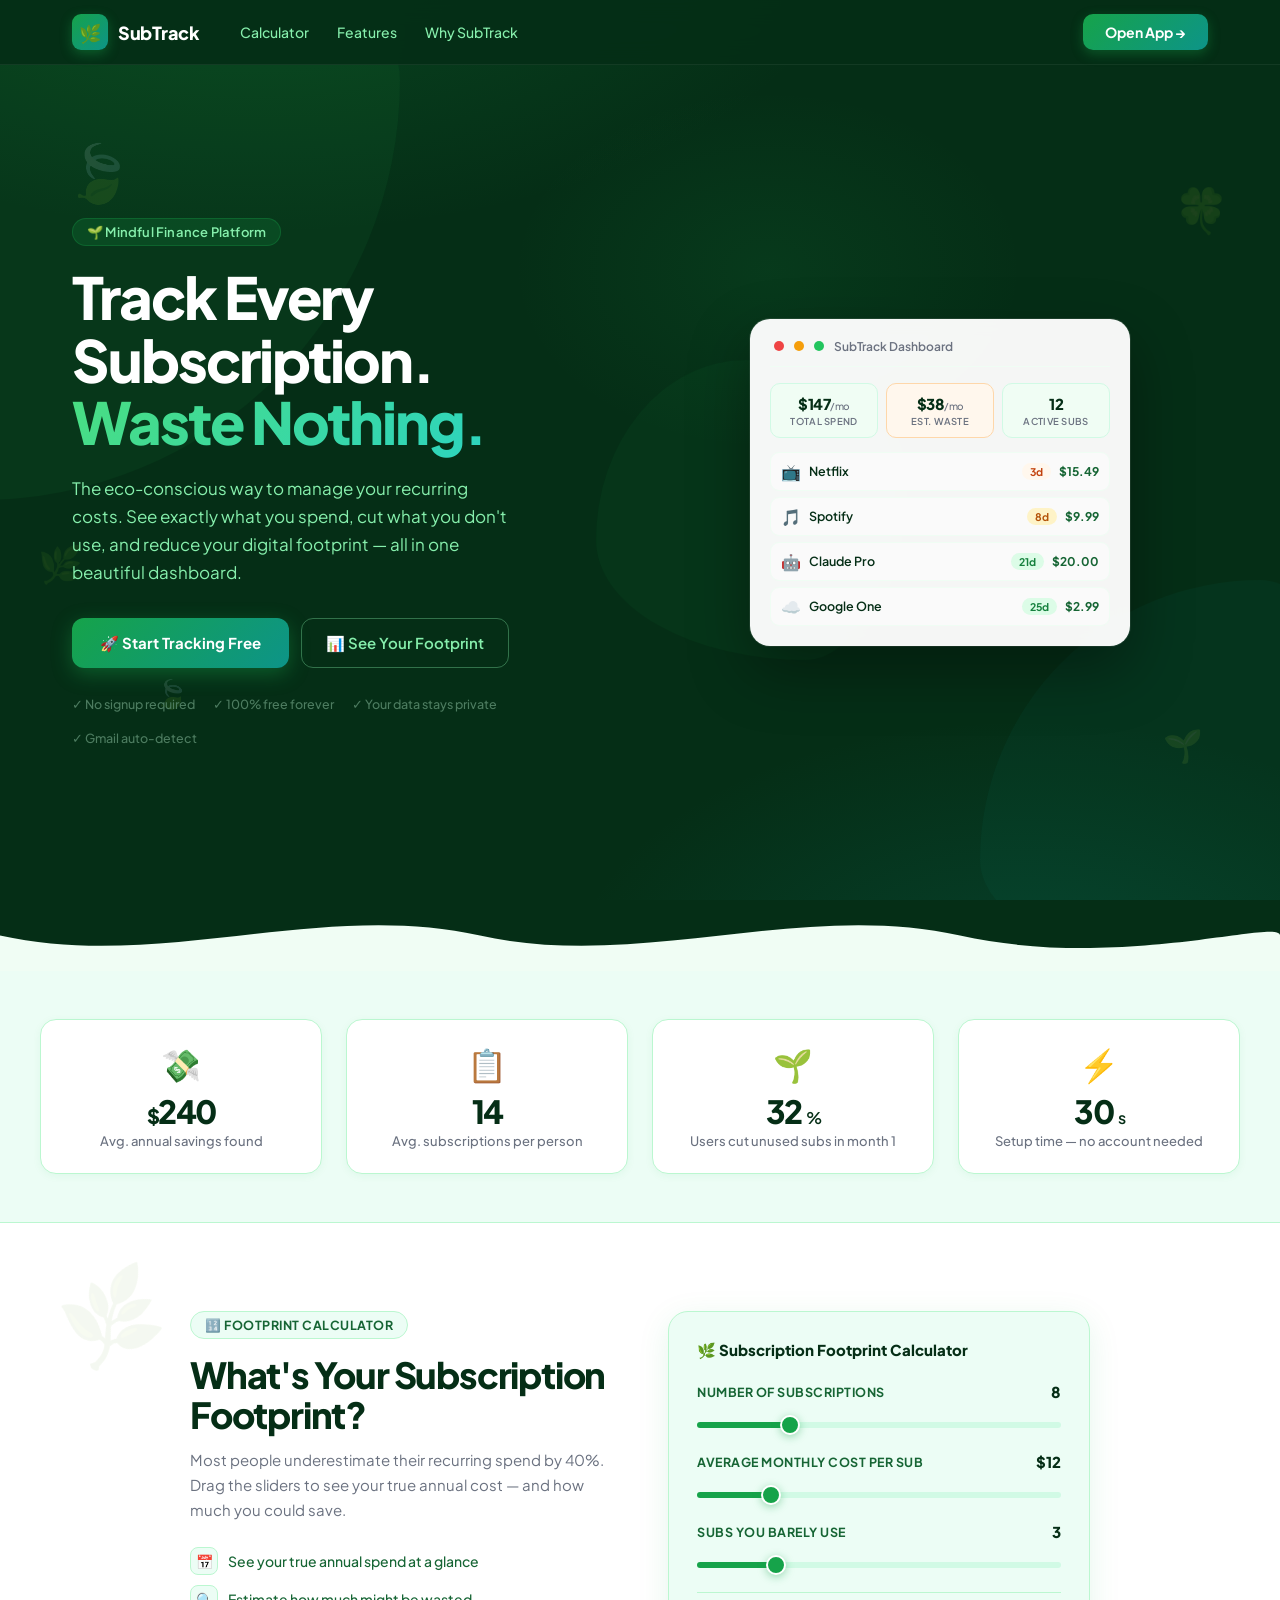
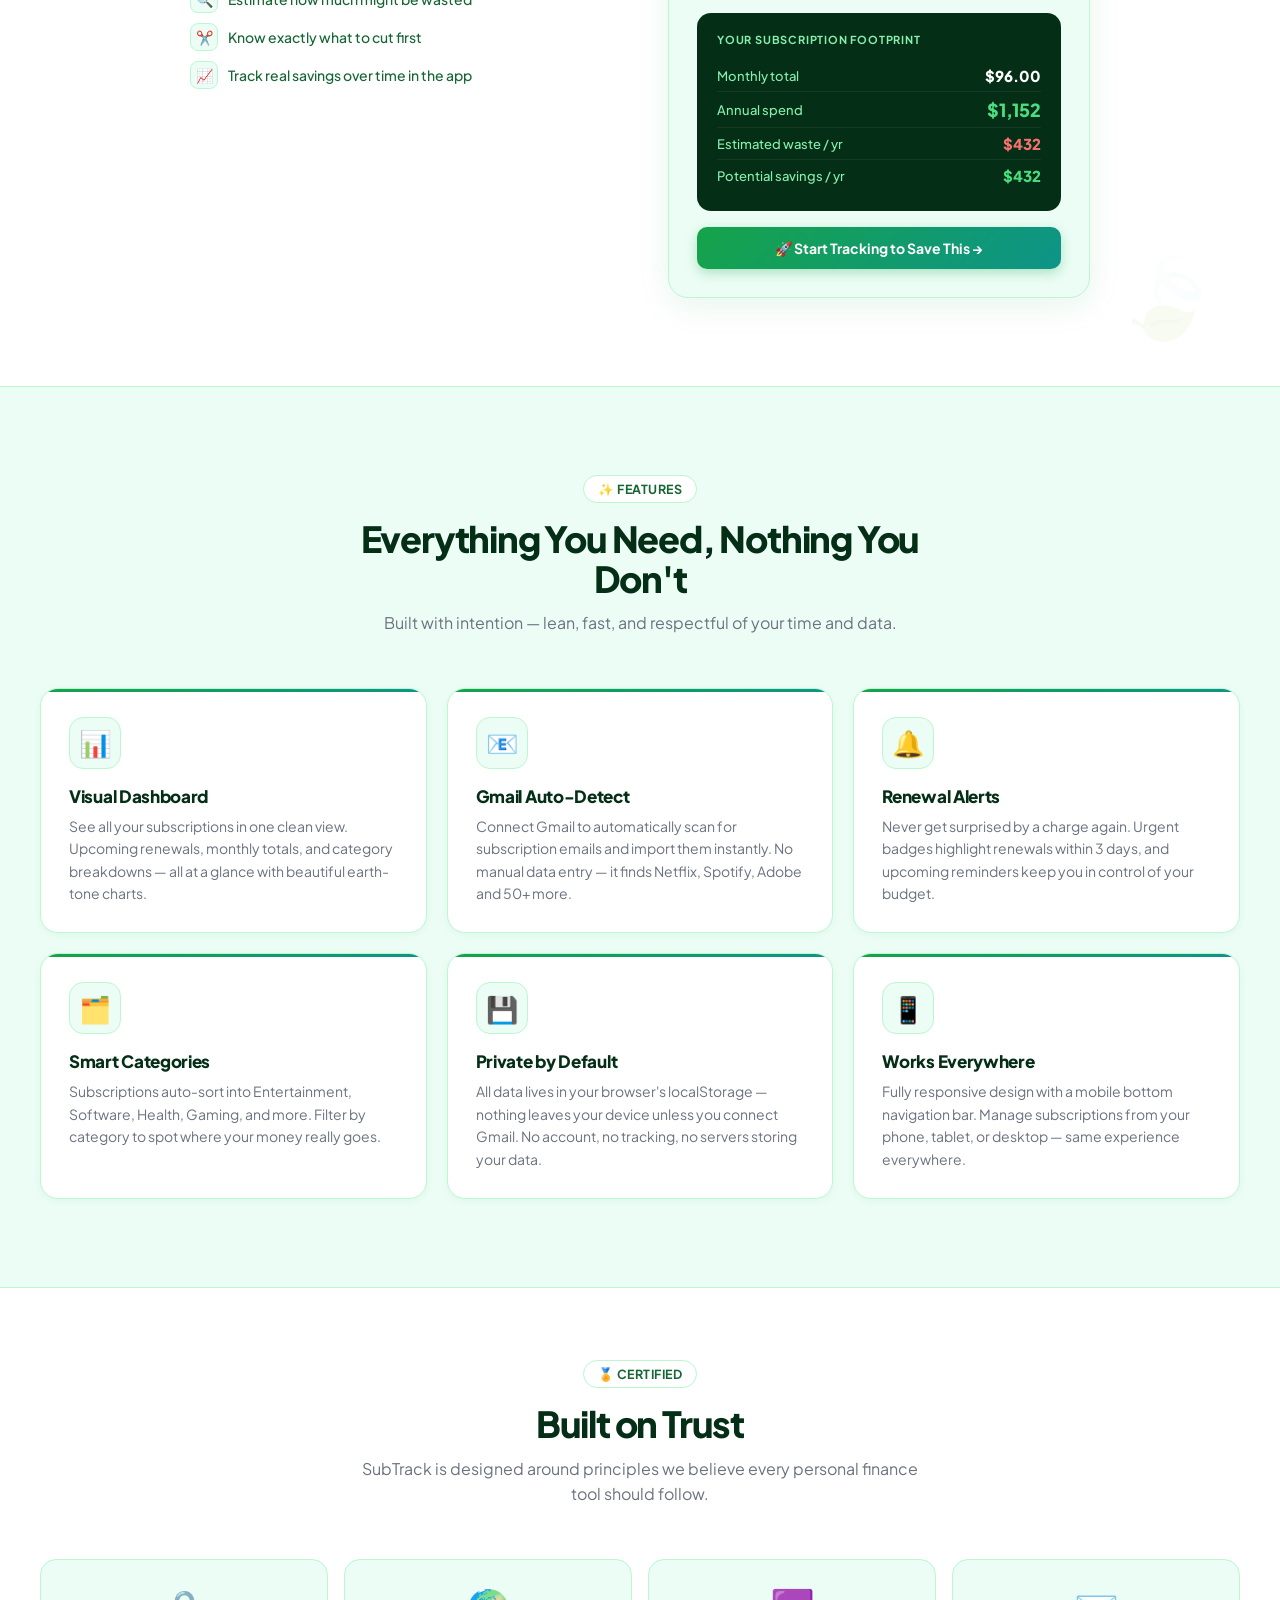
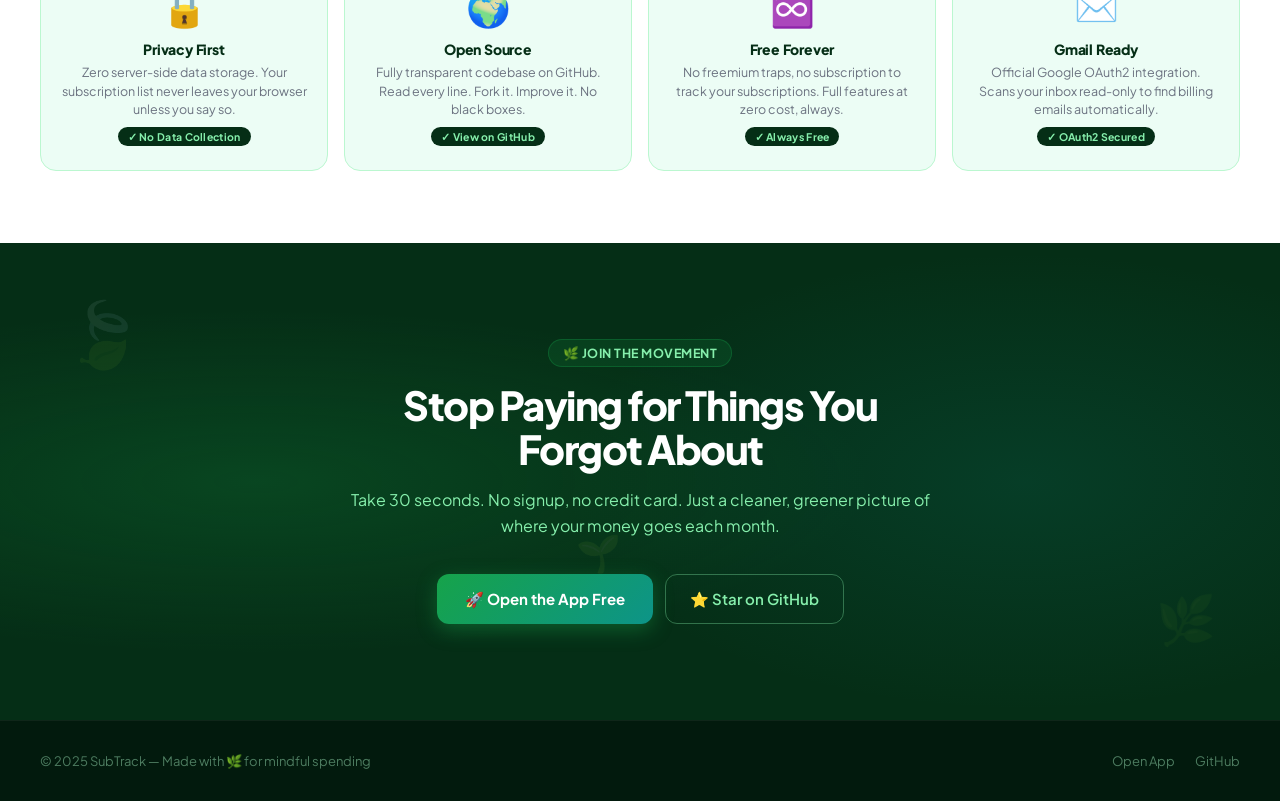
==== index.html @ 48b4f94c "Add eco-sustainability landing page with biophilic design New index.html landing page: sticky nav, h" ====
<!DOCTYPE html>
<html lang="en">
<head>
    <meta charset="UTF-8">
    <meta name="viewport" content="width=device-width, initial-scale=1.0">
    <title>SubTrack — Track Every Subscription. Waste Nothing.</title>
    <meta name="description" content="The eco-conscious way to manage your subscriptions. See what you spend, cut what you don't use, and reduce your digital footprint.">
    <link rel="stylesheet" href="css/landing.css">
</head>
<body>

<!-- ─── NAV ─── -->
<nav class="land-nav">
    <div class="land-nav-inner">
        <a href="#" class="land-logo">
            <div class="land-logo-icon">🌿</div>
            <span>SubTrack</span>
        </a>
        <div class="land-nav-links">
            <a href="#calculator">Calculator</a>
            <a href="#features">Features</a>
            <a href="#trust">Why SubTrack</a>
        </div>
        <a href="app.html" class="land-nav-cta">Open App →</a>
    </div>
</nav>

<!-- ─── HERO ─── -->
<section class="land-hero">
    <!-- Organic blob shapes -->
    <div class="blob blob-1"></div>
    <div class="blob blob-2"></div>
    <div class="blob blob-3"></div>

    <!-- Leaf decorations -->
    <span class="leaf-dec leaf-1">🍃</span>
    <span class="leaf-dec leaf-2">🌿</span>
    <span class="leaf-dec leaf-3">🍀</span>
    <span class="leaf-dec leaf-4">🌱</span>
    <span class="leaf-dec leaf-5">🍃</span>

    <div class="hero-inner">
        <div class="hero-text">
            <div class="hero-badge">🌱 Mindful Finance Platform</div>
            <h1>Track Every Subscription.<br><span class="hero-accent">Waste Nothing.</span></h1>
            <p>The eco-conscious way to manage your recurring costs. See exactly what you spend, cut what you don't use, and reduce your digital footprint — all in one beautiful dashboard.</p>
            <div class="hero-actions">
                <a href="app.html" class="btn-hero-primary">🚀 Start Tracking Free</a>
                <a href="#calculator" class="btn-hero-ghost">📊 See Your Footprint</a>
            </div>
            <div class="hero-trust">
                <span>✓ No signup required</span>
                <span>✓ 100% free forever</span>
                <span>✓ Your data stays private</span>
                <span>✓ Gmail auto-detect</span>
            </div>
        </div>

        <div class="hero-preview">
            <div class="preview-card">
                <div class="preview-header">
                    <span class="preview-dot red"></span>
                    <span class="preview-dot amber"></span>
                    <span class="preview-dot green"></span>
                    <span>SubTrack Dashboard</span>
                </div>
                <div class="preview-stats">
                    <div class="preview-stat">
                        <div class="preview-stat-val">$147<span>/mo</span></div>
                        <div class="preview-stat-label">Total Spend</div>
                    </div>
                    <div class="preview-stat highlight">
                        <div class="preview-stat-val">$38<span>/mo</span></div>
                        <div class="preview-stat-label">Est. Waste</div>
                    </div>
                    <div class="preview-stat">
                        <div class="preview-stat-val">12</div>
                        <div class="preview-stat-label">Active Subs</div>
                    </div>
                </div>
                <div class="preview-list">
                    <div class="preview-item">
                        <span>📺</span>
                        <span class="preview-item-name">Netflix</span>
                        <span class="preview-pill urgent">3d</span>
                        <span class="preview-item-cost">$15.49</span>
                    </div>
                    <div class="preview-item">
                        <span>🎵</span>
                        <span class="preview-item-name">Spotify</span>
                        <span class="preview-pill soon">8d</span>
                        <span class="preview-item-cost">$9.99</span>
                    </div>
                    <div class="preview-item">
                        <span>🤖</span>
                        <span class="preview-item-name">Claude Pro</span>
                        <span class="preview-pill ok">21d</span>
                        <span class="preview-item-cost">$20.00</span>
                    </div>
                    <div class="preview-item">
                        <span>☁️</span>
                        <span class="preview-item-name">Google One</span>
                        <span class="preview-pill ok">25d</span>
                        <span class="preview-item-cost">$2.99</span>
                    </div>
                </div>
            </div>
        </div>
    </div>
</section>

<!-- ─── WAVE DIVIDER ─── -->
<div class="wave-top">
    <svg viewBox="0 0 1440 80" xmlns="http://www.w3.org/2000/svg" preserveAspectRatio="none">
        <path d="M0,40 C180,80 360,0 540,40 C720,80 900,0 1080,40 C1260,80 1440,20 1440,40 L1440,80 L0,80 Z"
              fill="#f0fdf4"/>
    </svg>
</div>

<!-- ─── METRICS STRIP ─── -->
<section class="land-metrics" id="metrics">
    <div class="metrics-inner">
        <div class="metric-card">
            <span class="metric-icon">💸</span>
            <div class="metric-val">
                <span class="metric-val-prefix">$</span><span class="js-counter" data-target="240">0</span>
            </div>
            <div class="metric-label">Avg. annual savings found</div>
        </div>
        <div class="metric-card">
            <span class="metric-icon">📋</span>
            <div class="metric-val">
                <span class="js-counter" data-target="14">0</span>
            </div>
            <div class="metric-label">Avg. subscriptions per person</div>
        </div>
        <div class="metric-card">
            <span class="metric-icon">🌱</span>
            <div class="metric-val">
                <span class="js-counter" data-target="32">0</span>
                <span class="metric-val-suffix">%</span>
            </div>
            <div class="metric-label">Users cut unused subs in month 1</div>
        </div>
        <div class="metric-card">
            <span class="metric-icon">⚡</span>
            <div class="metric-val">
                <span class="js-counter" data-target="30">0</span>
                <span class="metric-val-suffix">s</span>
            </div>
            <div class="metric-label">Setup time — no account needed</div>
        </div>
    </div>
</section>

<!-- ─── CALCULATOR ─── -->
<section class="land-calculator" id="calculator">
    <div class="calc-inner">
        <div class="calc-text">
            <div class="section-badge">🔢 Footprint Calculator</div>
            <h2>What's Your Subscription Footprint?</h2>
            <p>Most people underestimate their recurring spend by 40%. Drag the sliders to see your true annual cost — and how much you could save.</p>
            <div class="calc-features">
                <div class="calc-feature">
                    <div class="calc-feature-icon">📅</div>
                    See your true annual spend at a glance
                </div>
                <div class="calc-feature">
                    <div class="calc-feature-icon">🔍</div>
                    Estimate how much might be wasted
                </div>
                <div class="calc-feature">
                    <div class="calc-feature-icon">✂️</div>
                    Know exactly what to cut first
                </div>
                <div class="calc-feature">
                    <div class="calc-feature-icon">📈</div>
                    Track real savings over time in the app
                </div>
            </div>
        </div>

        <div class="calc-card">
            <div class="calc-card-title">🌿 Subscription Footprint Calculator</div>

            <div class="calc-field">
                <label>
                    Number of subscriptions
                    <span id="calcCountVal">8</span>
                </label>
                <input type="range" class="calc-slider" id="calcCount"
                       min="1" max="30" value="8"
                       oninput="calcUpdate()">
            </div>

            <div class="calc-field">
                <label>
                    Average monthly cost per sub
                    <span>$<span id="calcCostVal">12</span></span>
                </label>
                <input type="range" class="calc-slider" id="calcCost"
                       min="1" max="60" value="12"
                       oninput="calcUpdate()">
            </div>

            <div class="calc-field">
                <label>
                    Subs you barely use
                    <span id="calcWasteVal">3</span>
                </label>
                <input type="range" class="calc-slider" id="calcWaste"
                       min="0" max="15" value="3"
                       oninput="calcUpdate()">
            </div>

            <div class="calc-divider"></div>

            <div class="calc-result">
                <div class="calc-result-title">Your Subscription Footprint</div>
                <div class="calc-result-row">
                    <span class="label">Monthly total</span>
                    <span class="value" id="calcMonthly">$96.00</span>
                </div>
                <div class="calc-result-row highlight">
                    <span class="label">Annual spend</span>
                    <span class="value" id="calcAnnual">$1,152</span>
                </div>
                <div class="calc-result-row">
                    <span class="label">Estimated waste / yr</span>
                    <span class="value" id="calcWastedAmt" style="color:#f87171">$432</span>
                </div>
                <div class="calc-result-row">
                    <span class="label">Potential savings / yr</span>
                    <span class="value" id="calcSavings" style="color:#4ade80">$432</span>
                </div>
            </div>

            <a href="app.html" class="calc-cta">🚀 Start Tracking to Save This →</a>
        </div>
    </div>
</section>

<!-- ─── FEATURES ─── -->
<section class="land-features" id="features">
    <div class="section-header">
        <div class="section-badge">✨ Features</div>
        <h2>Everything You Need, Nothing You Don't</h2>
        <p>Built with intention — lean, fast, and respectful of your time and data.</p>
    </div>

    <div class="features-grid">
        <div class="feature-card">
            <div class="feature-icon">📊</div>
            <h3>Visual Dashboard</h3>
            <p>See all your subscriptions in one clean view. Upcoming renewals, monthly totals, and category breakdowns — all at a glance with beautiful earth-tone charts.</p>
        </div>
        <div class="feature-card">
            <div class="feature-icon">📧</div>
            <h3>Gmail Auto-Detect</h3>
            <p>Connect Gmail to automatically scan for subscription emails and import them instantly. No manual data entry — it finds Netflix, Spotify, Adobe and 50+ more.</p>
        </div>
        <div class="feature-card">
            <div class="feature-icon">🔔</div>
            <h3>Renewal Alerts</h3>
            <p>Never get surprised by a charge again. Urgent badges highlight renewals within 3 days, and upcoming reminders keep you in control of your budget.</p>
        </div>
        <div class="feature-card">
            <div class="feature-icon">🗂️</div>
            <h3>Smart Categories</h3>
            <p>Subscriptions auto-sort into Entertainment, Software, Health, Gaming, and more. Filter by category to spot where your money really goes.</p>
        </div>
        <div class="feature-card">
            <div class="feature-icon">💾</div>
            <h3>Private by Default</h3>
            <p>All data lives in your browser's localStorage — nothing leaves your device unless you connect Gmail. No account, no tracking, no servers storing your data.</p>
        </div>
        <div class="feature-card">
            <div class="feature-icon">📱</div>
            <h3>Works Everywhere</h3>
            <p>Fully responsive design with a mobile bottom navigation bar. Manage subscriptions from your phone, tablet, or desktop — same experience everywhere.</p>
        </div>
    </div>
</section>

<!-- ─── TRUST / CERTIFICATION BADGES ─── -->
<section class="land-trust" id="trust">
    <div class="trust-inner">
        <div class="section-header">
            <div class="section-badge">🏅 Certified</div>
            <h2>Built on Trust</h2>
            <p>SubTrack is designed around principles we believe every personal finance tool should follow.</p>
        </div>

        <div class="trust-grid">
            <div class="trust-badge">
                <span class="trust-badge-icon">🔒</span>
                <h4>Privacy First</h4>
                <p>Zero server-side data storage. Your subscription list never leaves your browser unless you say so.</p>
                <span class="cert-ribbon">✓ No Data Collection</span>
            </div>
            <div class="trust-badge">
                <span class="trust-badge-icon">🌍</span>
                <h4>Open Source</h4>
                <p>Fully transparent codebase on GitHub. Read every line. Fork it. Improve it. No black boxes.</p>
                <span class="cert-ribbon">✓ View on GitHub</span>
            </div>
            <div class="trust-badge">
                <span class="trust-badge-icon">♾️</span>
                <h4>Free Forever</h4>
                <p>No freemium traps, no subscription to track your subscriptions. Full features at zero cost, always.</p>
                <span class="cert-ribbon">✓ Always Free</span>
            </div>
            <div class="trust-badge">
                <span class="trust-badge-icon">✉️</span>
                <h4>Gmail Ready</h4>
                <p>Official Google OAuth2 integration. Scans your inbox read-only to find billing emails automatically.</p>
                <span class="cert-ribbon">✓ OAuth2 Secured</span>
            </div>
        </div>
    </div>
</section>

<!-- ─── FINAL CTA ─── -->
<section class="land-cta-final">
    <span class="leaf-dec" style="top:10%;left:5%;font-size:64px">🍃</span>
    <span class="leaf-dec" style="bottom:15%;right:5%;font-size:48px">🌿</span>
    <span class="leaf-dec" style="top:60%;left:45%;font-size:36px">🌱</span>

    <div class="cta-final-inner">
        <div class="section-badge">🌿 Join the Movement</div>
        <h2>Stop Paying for Things You Forgot About</h2>
        <p>Take 30 seconds. No signup, no credit card. Just a cleaner, greener picture of where your money goes each month.</p>
        <div class="cta-final-actions">
            <a href="app.html" class="btn-hero-primary">🚀 Open the App Free</a>
            <a href="https://github.com/nyang9825-crypto/SubTrack" target="_blank" class="btn-hero-ghost">⭐ Star on GitHub</a>
        </div>
    </div>
</section>

<!-- ─── FOOTER ─── -->
<footer class="land-footer">
    <div class="land-footer-inner">
        <p>© 2025 SubTrack — Made with 🌿 for mindful spending</p>
        <div class="footer-links">
            <a href="app.html">Open App</a>
            <a href="https://github.com/nyang9825-crypto/SubTrack" target="_blank">GitHub</a>
        </div>
    </div>
</footer>

<script src="js/landing.js"></script>
</body>
</html>
---- css/landing.css ----
@import url('https://fonts.googleapis.com/css2?family=Plus+Jakarta+Sans:wght@400;500;600;700;800;900&display=swap');

/* ─────────────────────────────────────────
   LANDING PAGE — Eco / Biophilic Theme
   Prompt: eco-friendly sustainability platform
   with organic biophilic elements, carbon
   footprint calculator, impact metrics,
   and certification badges. Earth tones & greens.
───────────────────────────────────────── */

:root {
    --forest:       #052e16;
    --forest-mid:   #14532d;
    --forest-light: #166534;
    --green:        #16a34a;
    --green-mid:    #22c55e;
    --teal:         #0d9488;
    --teal-light:   #ccfbf1;
    --sage:         #4d7c60;
    --mint:         #d1fae5;
    --lime:         #ecfdf5;
    --amber:        #f59e0b;
    --amber-light:  #fef3c7;
    --earth:        #78350f;
    --stone:        #f5f5f4;
    --white:        #ffffff;
    --text:         #052e16;
    --text-2:       #166534;
    --muted:        #6b7280;
    --border:       #bbf7d0;
}

* { margin: 0; padding: 0; box-sizing: border-box; }

html { scroll-behavior: smooth; }

body {
    font-family: 'Plus Jakarta Sans', -apple-system, sans-serif;
    background: var(--white);
    color: var(--text);
    -webkit-font-smoothing: antialiased;
    overflow-x: hidden;
}

/* ════════════════════════════════════
   NAV
════════════════════════════════════ */
.land-nav {
    position: fixed;
    top: 0; left: 0; right: 0;
    z-index: 100;
    background: rgba(5,46,22,0.92);
    backdrop-filter: blur(12px);
    -webkit-backdrop-filter: blur(12px);
    border-bottom: 1px solid rgba(255,255,255,0.06);
    transition: background 0.3s;
}

.land-nav-inner {
    max-width: 1200px;
    margin: 0 auto;
    padding: 0 32px;
    height: 64px;
    display: flex;
    align-items: center;
    gap: 40px;
}

.land-logo {
    display: flex;
    align-items: center;
    gap: 10px;
    text-decoration: none;
    flex-shrink: 0;
}

.land-logo-icon {
    width: 36px;
    height: 36px;
    background: linear-gradient(135deg, var(--green), var(--teal));
    border-radius: 9px;
    display: flex;
    align-items: center;
    justify-content: center;
    font-size: 18px;
    box-shadow: 0 4px 12px rgba(22,163,74,0.4);
}

.land-logo span {
    font-size: 18px;
    font-weight: 800;
    color: white;
    letter-spacing: -0.3px;
}

.land-nav-links {
    display: flex;
    align-items: center;
    gap: 28px;
    flex: 1;
}

.land-nav-links a {
    color: #86efac;
    text-decoration: none;
    font-size: 14px;
    font-weight: 500;
    transition: color 0.15s;
}

.land-nav-links a:hover { color: white; }

.land-nav-cta {
    padding: 9px 22px;
    background: linear-gradient(135deg, var(--green), var(--teal));
    color: white;
    border: none;
    border-radius: 10px;
    font-size: 14px;
    font-weight: 700;
    cursor: pointer;
    text-decoration: none;
    white-space: nowrap;
    box-shadow: 0 4px 12px rgba(22,163,74,0.35);
    transition: opacity 0.15s, box-shadow 0.15s;
    margin-left: auto;
}

.land-nav-cta:hover { opacity: 0.9; box-shadow: 0 6px 18px rgba(22,163,74,0.45); }

/* ════════════════════════════════════
   HERO
════════════════════════════════════ */
.land-hero {
    min-height: 100vh;
    background: var(--forest);
    background-image:
        radial-gradient(ellipse 80% 60% at 20% -10%, rgba(22,163,74,0.22) 0%, transparent 60%),
        radial-gradient(ellipse 60% 50% at 80% 110%, rgba(13,148,136,0.18) 0%, transparent 60%),
        radial-gradient(ellipse 40% 40% at 60% 30%, rgba(34,197,94,0.08) 0%, transparent 50%);
    position: relative;
    overflow: hidden;
    display: flex;
    align-items: center;
    padding-top: 64px;
}

/* Organic blob shapes */
.blob {
    position: absolute;
    border-radius: 30% 70% 70% 30% / 30% 30% 70% 70%;
    opacity: 0.06;
    pointer-events: none;
}

.blob-1 {
    width: 600px; height: 600px;
    background: var(--green-mid);
    top: -100px; left: -200px;
    animation: blobFloat 14s ease-in-out infinite;
}

.blob-2 {
    width: 400px; height: 400px;
    background: var(--teal);
    bottom: -80px; right: -100px;
    border-radius: 70% 30% 30% 70% / 70% 70% 30% 30%;
    animation: blobFloat 18s ease-in-out infinite reverse;
}

.blob-3 {
    width: 300px; height: 300px;
    background: var(--green);
    top: 40%; right: 30%;
    border-radius: 50% 50% 30% 70% / 60% 40% 60% 40%;
    animation: blobFloat 22s ease-in-out infinite;
}

@keyframes blobFloat {
    0%, 100% { transform: translate(0, 0) rotate(0deg); }
    33%       { transform: translate(20px, -20px) rotate(8deg); }
    66%       { transform: translate(-15px, 15px) rotate(-5deg); }
}

/* Leaf decorations */
.leaf-dec {
    position: absolute;
    font-size: 48px;
    opacity: 0.12;
    pointer-events: none;
    animation: leafSway 6s ease-in-out infinite;
}

.leaf-1 { top: 15%;  left: 5%;  font-size: 56px; animation-delay: 0s;   animation-duration: 8s; }
.leaf-2 { top: 60%;  left: 3%;  font-size: 36px; animation-delay: 1.5s; animation-duration: 7s; }
.leaf-3 { top: 20%;  right: 4%; font-size: 44px; animation-delay: 3s;   animation-duration: 9s; }
.leaf-4 { bottom: 15%; right: 6%; font-size: 32px; animation-delay: 0.8s; animation-duration: 6s; }
.leaf-5 { top: 75%; left: 12%; font-size: 28px; animation-delay: 2s; animation-duration: 10s; }

@keyframes leafSway {
    0%, 100% { transform: rotate(-5deg) translateY(0); }
    50%       { transform: rotate(5deg)  translateY(-10px); }
}

.hero-inner {
    max-width: 1200px;
    margin: 0 auto;
    padding: 80px 32px 80px;
    display: grid;
    grid-template-columns: 1fr 1fr;
    gap: 64px;
    align-items: center;
    position: relative;
    z-index: 1;
    width: 100%;
}

/* Hero text */
.hero-badge {
    display: inline-flex;
    align-items: center;
    gap: 6px;
    background: rgba(22,163,74,0.18);
    border: 1px solid rgba(22,163,74,0.3);
    color: #86efac;
    padding: 5px 14px;
    border-radius: 99px;
    font-size: 13px;
    font-weight: 600;
    margin-bottom: 20px;
    letter-spacing: 0.2px;
}

.hero-text h1 {
    font-size: clamp(38px, 5vw, 58px);
    font-weight: 900;
    color: white;
    line-height: 1.08;
    letter-spacing: -2px;
    margin-bottom: 20px;
}

.hero-accent {
    background: linear-gradient(135deg, #4ade80, #2dd4bf);
    -webkit-background-clip: text;
    -webkit-text-fill-color: transparent;
    background-clip: text;
}

.hero-text p {
    font-size: 17px;
    color: #86efac;
    line-height: 1.65;
    margin-bottom: 32px;
    max-width: 440px;
    font-weight: 400;
}

.hero-actions {
    display: flex;
    gap: 12px;
    flex-wrap: wrap;
    margin-bottom: 28px;
}

.btn-hero-primary {
    padding: 14px 28px;
    background: linear-gradient(135deg, var(--green), var(--teal));
    color: white;
    border: none;
    border-radius: 12px;
    font-size: 15px;
    font-weight: 700;
    cursor: pointer;
    text-decoration: none;
    box-shadow: 0 6px 20px rgba(22,163,74,0.4);
    transition: transform 0.2s, box-shadow 0.2s;
    display: inline-flex;
    align-items: center;
    gap: 6px;
}

.btn-hero-primary:hover {
    transform: translateY(-2px);
    box-shadow: 0 10px 28px rgba(22,163,74,0.5);
}

.btn-hero-ghost {
    padding: 14px 24px;
    background: transparent;
    color: #86efac;
    border: 1.5px solid rgba(134,239,172,0.35);
    border-radius: 12px;
    font-size: 15px;
    font-weight: 600;
    cursor: pointer;
    text-decoration: none;
    transition: all 0.2s;
    display: inline-flex;
    align-items: center;
    gap: 6px;
}

.btn-hero-ghost:hover {
    background: rgba(134,239,172,0.08);
    border-color: rgba(134,239,172,0.6);
    color: white;
}

.hero-trust {
    display: flex;
    gap: 18px;
    flex-wrap: wrap;
}

.hero-trust span {
    font-size: 12.5px;
    color: #4d7c60;
    font-weight: 500;
    display: flex;
    align-items: center;
    gap: 4px;
}

/* Hero preview card */
.hero-preview {
    display: flex;
    justify-content: center;
    align-items: center;
}

.preview-card {
    background: rgba(255,255,255,0.96);
    border-radius: 20px;
    padding: 20px;
    width: 100%;
    max-width: 380px;
    box-shadow: 0 24px 60px rgba(0,0,0,0.35), 0 0 0 1px rgba(255,255,255,0.1);
    animation: floatCard 5s ease-in-out infinite;
    backdrop-filter: blur(8px);
}

@keyframes floatCard {
    0%, 100% { transform: translateY(0px) rotate(-0.5deg); }
    50%       { transform: translateY(-12px) rotate(0.5deg); }
}

.preview-header {
    display: flex;
    align-items: center;
    gap: 6px;
    margin-bottom: 16px;
    padding-bottom: 12px;
    border-bottom: 1px solid #f0fdf4;
}

.preview-dot {
    width: 10px; height: 10px;
    border-radius: 50%;
}

.preview-dot.red    { background: #ef4444; }
.preview-dot.amber  { background: #f59e0b; }
.preview-dot.green  { background: #22c55e; }

.preview-header span {
    font-size: 12px;
    font-weight: 600;
    color: #6b7280;
    margin-left: 4px;
}

.preview-stats {
    display: grid;
    grid-template-columns: repeat(3, 1fr);
    gap: 8px;
    margin-bottom: 14px;
}

.preview-stat {
    background: #f0fdf4;
    border-radius: 10px;
    padding: 10px 8px;
    text-align: center;
    border: 1px solid #d1fae5;
}

.preview-stat.highlight {
    background: #fff7ed;
    border-color: #fed7aa;
}

.preview-stat-val {
    font-size: 15px;
    font-weight: 800;
    color: #052e16;
    letter-spacing: -0.5px;
}

.preview-stat-val span {
    font-size: 10px;
    font-weight: 500;
    color: #6b7280;
}

.preview-stat-label {
    font-size: 9.5px;
    color: #6b7280;
    font-weight: 600;
    text-transform: uppercase;
    letter-spacing: 0.3px;
    margin-top: 2px;
}

.preview-list { display: flex; flex-direction: column; gap: 6px; }

.preview-item {
    display: flex;
    align-items: center;
    gap: 8px;
    padding: 8px 10px;
    background: #fafafa;
    border-radius: 9px;
    border: 1px solid #f0fdf4;
}

.preview-item-name {
    flex: 1;
    font-size: 12.5px;
    font-weight: 600;
    color: #052e16;
}

.preview-item-cost {
    font-size: 12px;
    font-weight: 700;
    color: #166534;
}

.preview-pill {
    padding: 2px 8px;
    border-radius: 99px;
    font-size: 10.5px;
    font-weight: 700;
}

.preview-pill.urgent { background: #fff7ed; color: #c2410c; }
.preview-pill.soon   { background: #fef3c7; color: #b45309; }
.preview-pill.ok     { background: #dcfce7; color: #15803d; }

/* ════════════════════════════════════
   WAVE DIVIDER
════════════════════════════════════ */
.wave-top {
    display: block;
    width: 100%;
    overflow: hidden;
    line-height: 0;
    background: var(--forest);
}

.wave-top svg { display: block; width: 100%; }

/* ════════════════════════════════════
   METRICS STRIP
════════════════════════════════════ */
.land-metrics {
    background: var(--lime);
    padding: 48px 32px;
    border-bottom: 1px solid var(--border);
}

.metrics-inner {
    max-width: 1200px;
    margin: 0 auto;
    display: grid;
    grid-template-columns: repeat(4, 1fr);
    gap: 24px;
}

.metric-card {
    text-align: center;
    padding: 24px 16px;
    background: white;
    border-radius: 16px;
    border: 1px solid var(--border);
    box-shadow: 0 2px 8px rgba(22,163,74,0.06);
    transition: transform 0.2s, box-shadow 0.2s;
}

.metric-card:hover {
    transform: translateY(-3px);
    box-shadow: 0 8px 20px rgba(22,163,74,0.12);
}

.metric-icon {
    font-size: 32px;
    margin-bottom: 10px;
    display: block;
}

.metric-val {
    font-size: 32px;
    font-weight: 900;
    color: var(--text);
    letter-spacing: -1.5px;
    line-height: 1;
    margin-bottom: 6px;
}

.metric-val-prefix { font-size: 20px; }
.metric-val-suffix { font-size: 16px; font-weight: 600; }

.metric-label {
    font-size: 13px;
    color: var(--muted);
    font-weight: 500;
}

/* ════════════════════════════════════
   CALCULATOR
════════════════════════════════════ */
.land-calculator {
    background: white;
    padding: 88px 32px;
    position: relative;
    overflow: hidden;
}

.land-calculator::before {
    content: '🌿';
    position: absolute;
    top: 40px; left: 60px;
    font-size: 80px;
    opacity: 0.06;
    transform: rotate(-20deg);
}

.land-calculator::after {
    content: '🍃';
    position: absolute;
    bottom: 40px; right: 60px;
    font-size: 80px;
    opacity: 0.06;
    transform: rotate(15deg);
}

.calc-inner {
    max-width: 900px;
    margin: 0 auto;
    display: grid;
    grid-template-columns: 1fr 1fr;
    gap: 56px;
    align-items: start;
}

.calc-text .section-badge {
    display: inline-flex;
    align-items: center;
    gap: 6px;
    background: var(--lime);
    border: 1px solid var(--border);
    color: var(--forest-light);
    padding: 5px 14px;
    border-radius: 99px;
    font-size: 12.5px;
    font-weight: 700;
    margin-bottom: 16px;
    text-transform: uppercase;
    letter-spacing: 0.5px;
}

.calc-text h2 {
    font-size: 36px;
    font-weight: 900;
    color: var(--text);
    letter-spacing: -1.2px;
    line-height: 1.1;
    margin-bottom: 14px;
}

.calc-text p {
    font-size: 15px;
    color: var(--muted);
    line-height: 1.65;
    margin-bottom: 24px;
}

.calc-features {
    display: flex;
    flex-direction: column;
    gap: 10px;
}

.calc-feature {
    display: flex;
    align-items: center;
    gap: 10px;
    font-size: 14px;
    color: var(--text-2);
    font-weight: 500;
}

.calc-feature-icon {
    width: 28px; height: 28px;
    background: var(--lime);
    border-radius: 8px;
    display: flex;
    align-items: center;
    justify-content: center;
    font-size: 14px;
    flex-shrink: 0;
    border: 1px solid var(--border);
}

/* Calculator card */
.calc-card {
    background: var(--lime);
    border: 1.5px solid var(--border);
    border-radius: 20px;
    padding: 28px;
    box-shadow: 0 8px 32px rgba(22,163,74,0.1);
}

.calc-card-title {
    font-size: 15px;
    font-weight: 800;
    color: var(--text);
    margin-bottom: 22px;
    display: flex;
    align-items: center;
    gap: 8px;
}

.calc-field { margin-bottom: 20px; }

.calc-field label {
    display: flex;
    justify-content: space-between;
    align-items: center;
    font-size: 12.5px;
    font-weight: 700;
    color: var(--text-2);
    text-transform: uppercase;
    letter-spacing: 0.5px;
    margin-bottom: 10px;
}

.calc-field label span {
    font-size: 15px;
    font-weight: 800;
    color: var(--text);
    text-transform: none;
    letter-spacing: 0;
}

.calc-slider {
    width: 100%;
    -webkit-appearance: none;
    appearance: none;
    height: 6px;
    border-radius: 10px;
    background: linear-gradient(
        to right,
        var(--green) 0%,
        var(--green) var(--val, 40%),
        #d1fae5 var(--val, 40%),
        #d1fae5 100%
    );
    outline: none;
    cursor: pointer;
}

.calc-slider::-webkit-slider-thumb {
    -webkit-appearance: none;
    appearance: none;
    width: 20px; height: 20px;
    border-radius: 50%;
    background: var(--green);
    box-shadow: 0 2px 8px rgba(22,163,74,0.4);
    border: 2px solid white;
    cursor: pointer;
    transition: transform 0.15s;
}

.calc-slider::-webkit-slider-thumb:hover { transform: scale(1.2); }

.calc-divider {
    height: 1px;
    background: var(--border);
    margin: 20px 0;
}

.calc-result {
    background: var(--forest);
    border-radius: 14px;
    padding: 20px;
    color: white;
}

.calc-result-title {
    font-size: 11px;
    font-weight: 700;
    text-transform: uppercase;
    letter-spacing: 0.8px;
    color: #86efac;
    margin-bottom: 14px;
}

.calc-result-row {
    display: flex;
    justify-content: space-between;
    align-items: center;
    padding: 6px 0;
    border-bottom: 1px solid rgba(255,255,255,0.06);
}

.calc-result-row:last-child { border-bottom: none; }

.calc-result-row .label { font-size: 13px; color: #86efac; font-weight: 500; }
.calc-result-row .value { font-size: 15px; font-weight: 800; color: white; }
.calc-result-row.highlight .value { color: #4ade80; font-size: 18px; }

.calc-cta {
    display: block;
    margin-top: 16px;
    padding: 12px;
    background: linear-gradient(135deg, var(--green), var(--teal));
    color: white;
    border-radius: 10px;
    text-align: center;
    font-size: 14px;
    font-weight: 700;
    text-decoration: none;
    box-shadow: 0 4px 12px rgba(22,163,74,0.3);
    transition: opacity 0.15s;
}

.calc-cta:hover { opacity: 0.9; }

/* ════════════════════════════════════
   FEATURES
════════════════════════════════════ */
.land-features {
    background: var(--lime);
    padding: 88px 32px;
    border-top: 1px solid var(--border);
    border-bottom: 1px solid var(--border);
}

.section-header {
    text-align: center;
    max-width: 560px;
    margin: 0 auto 52px;
}

.section-badge {
    display: inline-flex;
    align-items: center;
    gap: 6px;
    background: white;
    border: 1px solid var(--border);
    color: var(--forest-light);
    padding: 5px 14px;
    border-radius: 99px;
    font-size: 12.5px;
    font-weight: 700;
    margin-bottom: 16px;
    text-transform: uppercase;
    letter-spacing: 0.5px;
}

.section-header h2 {
    font-size: 36px;
    font-weight: 900;
    color: var(--text);
    letter-spacing: -1.2px;
    line-height: 1.1;
    margin-bottom: 12px;
}

.section-header p {
    font-size: 16px;
    color: var(--muted);
    line-height: 1.6;
}

.features-grid {
    max-width: 1200px;
    margin: 0 auto;
    display: grid;
    grid-template-columns: repeat(3, 1fr);
    gap: 20px;
}

.feature-card {
    background: white;
    border-radius: 18px;
    padding: 28px;
    border: 1px solid var(--border);
    box-shadow: 0 2px 8px rgba(22,163,74,0.06);
    transition: transform 0.2s, box-shadow 0.2s;
    position: relative;
    overflow: hidden;
}

.feature-card::before {
    content: '';
    position: absolute;
    top: 0; left: 0; right: 0;
    height: 3px;
    background: linear-gradient(90deg, var(--green), var(--teal));
}

.feature-card:hover {
    transform: translateY(-4px);
    box-shadow: 0 12px 32px rgba(22,163,74,0.14);
}

.feature-icon {
    width: 52px; height: 52px;
    background: var(--lime);
    border-radius: 14px;
    display: flex;
    align-items: center;
    justify-content: center;
    font-size: 26px;
    margin-bottom: 16px;
    border: 1.5px solid var(--border);
}

.feature-card h3 {
    font-size: 17px;
    font-weight: 800;
    color: var(--text);
    letter-spacing: -0.3px;
    margin-bottom: 8px;
}

.feature-card p {
    font-size: 14px;
    color: var(--muted);
    line-height: 1.6;
}

/* ════════════════════════════════════
   TRUST / CERTIFICATION BADGES
════════════════════════════════════ */
.land-trust {
    background: white;
    padding: 72px 32px;
}

.trust-inner {
    max-width: 1200px;
    margin: 0 auto;
}

.trust-grid {
    display: grid;
    grid-template-columns: repeat(4, 1fr);
    gap: 16px;
    margin-top: 48px;
}

.trust-badge {
    background: var(--lime);
    border: 1.5px solid var(--border);
    border-radius: 16px;
    padding: 24px 20px;
    text-align: center;
    transition: transform 0.2s, box-shadow 0.2s;
}

.trust-badge:hover {
    transform: translateY(-3px);
    box-shadow: 0 8px 24px rgba(22,163,74,0.12);
}

.trust-badge-icon {
    font-size: 36px;
    display: block;
    margin-bottom: 10px;
}

.trust-badge h4 {
    font-size: 14px;
    font-weight: 800;
    color: var(--text);
    margin-bottom: 5px;
    letter-spacing: -0.2px;
}

.trust-badge p {
    font-size: 12.5px;
    color: var(--muted);
    line-height: 1.5;
}

.trust-badge .cert-ribbon {
    display: inline-flex;
    align-items: center;
    gap: 4px;
    background: var(--forest);
    color: #86efac;
    padding: 3px 10px;
    border-radius: 99px;
    font-size: 10.5px;
    font-weight: 700;
    margin-top: 8px;
    letter-spacing: 0.3px;
}

/* ════════════════════════════════════
   FINAL CTA
════════════════════════════════════ */
.land-cta-final {
    background: var(--forest);
    background-image:
        radial-gradient(ellipse 80% 60% at 20% 50%, rgba(22,163,74,0.2) 0%, transparent 60%),
        radial-gradient(ellipse 60% 80% at 80% 50%, rgba(13,148,136,0.15) 0%, transparent 60%);
    padding: 96px 32px;
    text-align: center;
    position: relative;
    overflow: hidden;
}

.land-cta-final .leaf-dec {
    opacity: 0.08;
}

.cta-final-inner {
    max-width: 600px;
    margin: 0 auto;
    position: relative;
    z-index: 1;
}

.cta-final-inner .section-badge {
    background: rgba(22,163,74,0.15);
    border-color: rgba(22,163,74,0.3);
    color: #86efac;
}

.cta-final-inner h2 {
    font-size: 40px;
    font-weight: 900;
    color: white;
    letter-spacing: -1.5px;
    line-height: 1.1;
    margin-bottom: 16px;
}

.cta-final-inner p {
    font-size: 16px;
    color: #86efac;
    line-height: 1.6;
    margin-bottom: 36px;
}

.cta-final-actions {
    display: flex;
    gap: 12px;
    justify-content: center;
    flex-wrap: wrap;
}

/* ════════════════════════════════════
   FOOTER
════════════════════════════════════ */
.land-footer {
    background: #021a0d;
    border-top: 1px solid rgba(255,255,255,0.05);
    padding: 32px;
}

.land-footer-inner {
    max-width: 1200px;
    margin: 0 auto;
    display: flex;
    align-items: center;
    justify-content: space-between;
    flex-wrap: wrap;
    gap: 16px;
}

.land-footer p {
    font-size: 13px;
    color: #4d7c60;
}

.land-footer a {
    color: #4d7c60;
    text-decoration: none;
    font-size: 13px;
    transition: color 0.15s;
}

.land-footer a:hover { color: #86efac; }

.footer-links {
    display: flex;
    gap: 20px;
}

/* ════════════════════════════════════
   RESPONSIVE
════════════════════════════════════ */
@media (max-width: 900px) {
    .hero-inner         { grid-template-columns: 1fr; gap: 40px; padding: 60px 20px; }
    .hero-preview       { display: none; }
    .metrics-inner      { grid-template-columns: 1fr 1fr; }
    .calc-inner         { grid-template-columns: 1fr; }
    .features-grid      { grid-template-columns: 1fr; }
    .trust-grid         { grid-template-columns: 1fr 1fr; }
    .land-nav-links     { display: none; }
}

@media (max-width: 560px) {
    .metrics-inner      { grid-template-columns: 1fr 1fr; }
    .trust-grid         { grid-template-columns: 1fr 1fr; }
    .hero-text h1       { font-size: 36px; }
    .calc-text h2,
    .section-header h2,
    .cta-final-inner h2 { font-size: 28px; }
    .land-nav-inner     { padding: 0 16px; }
    .hero-inner         { padding: 48px 16px; }
}
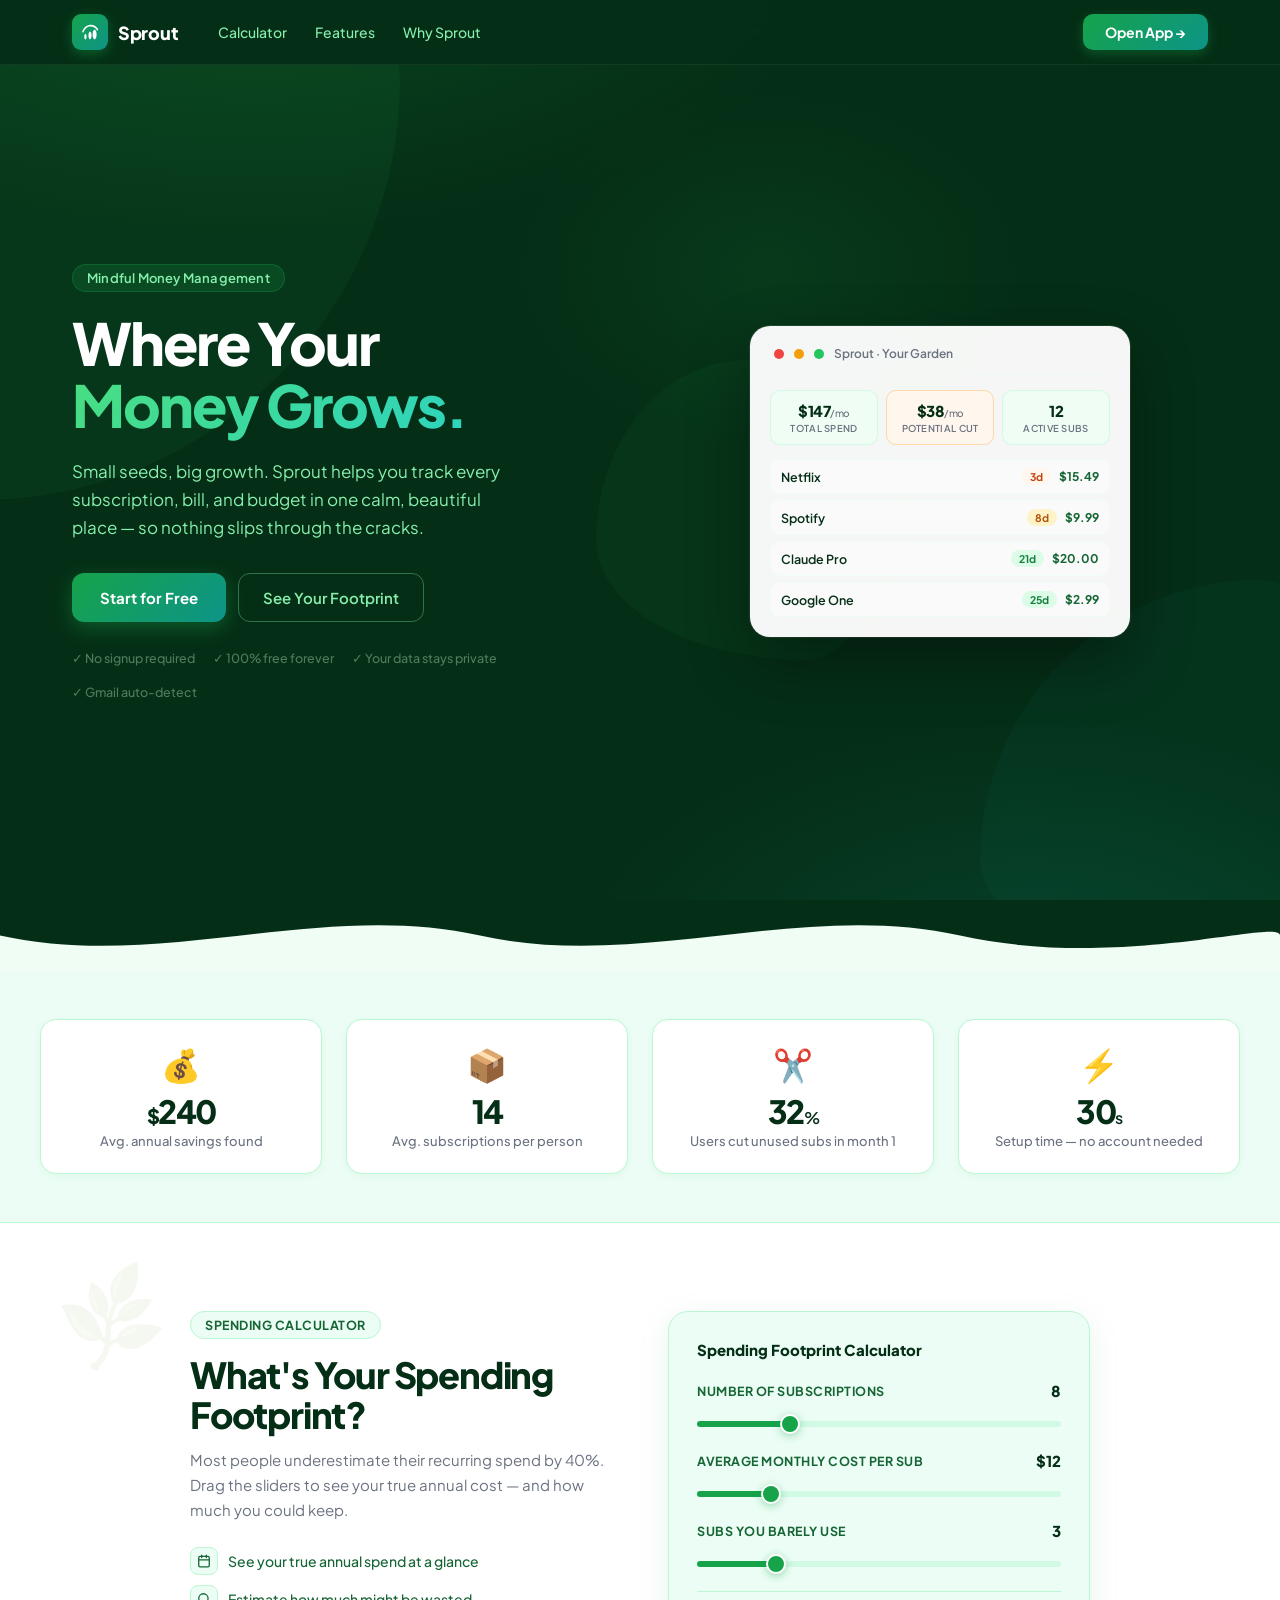
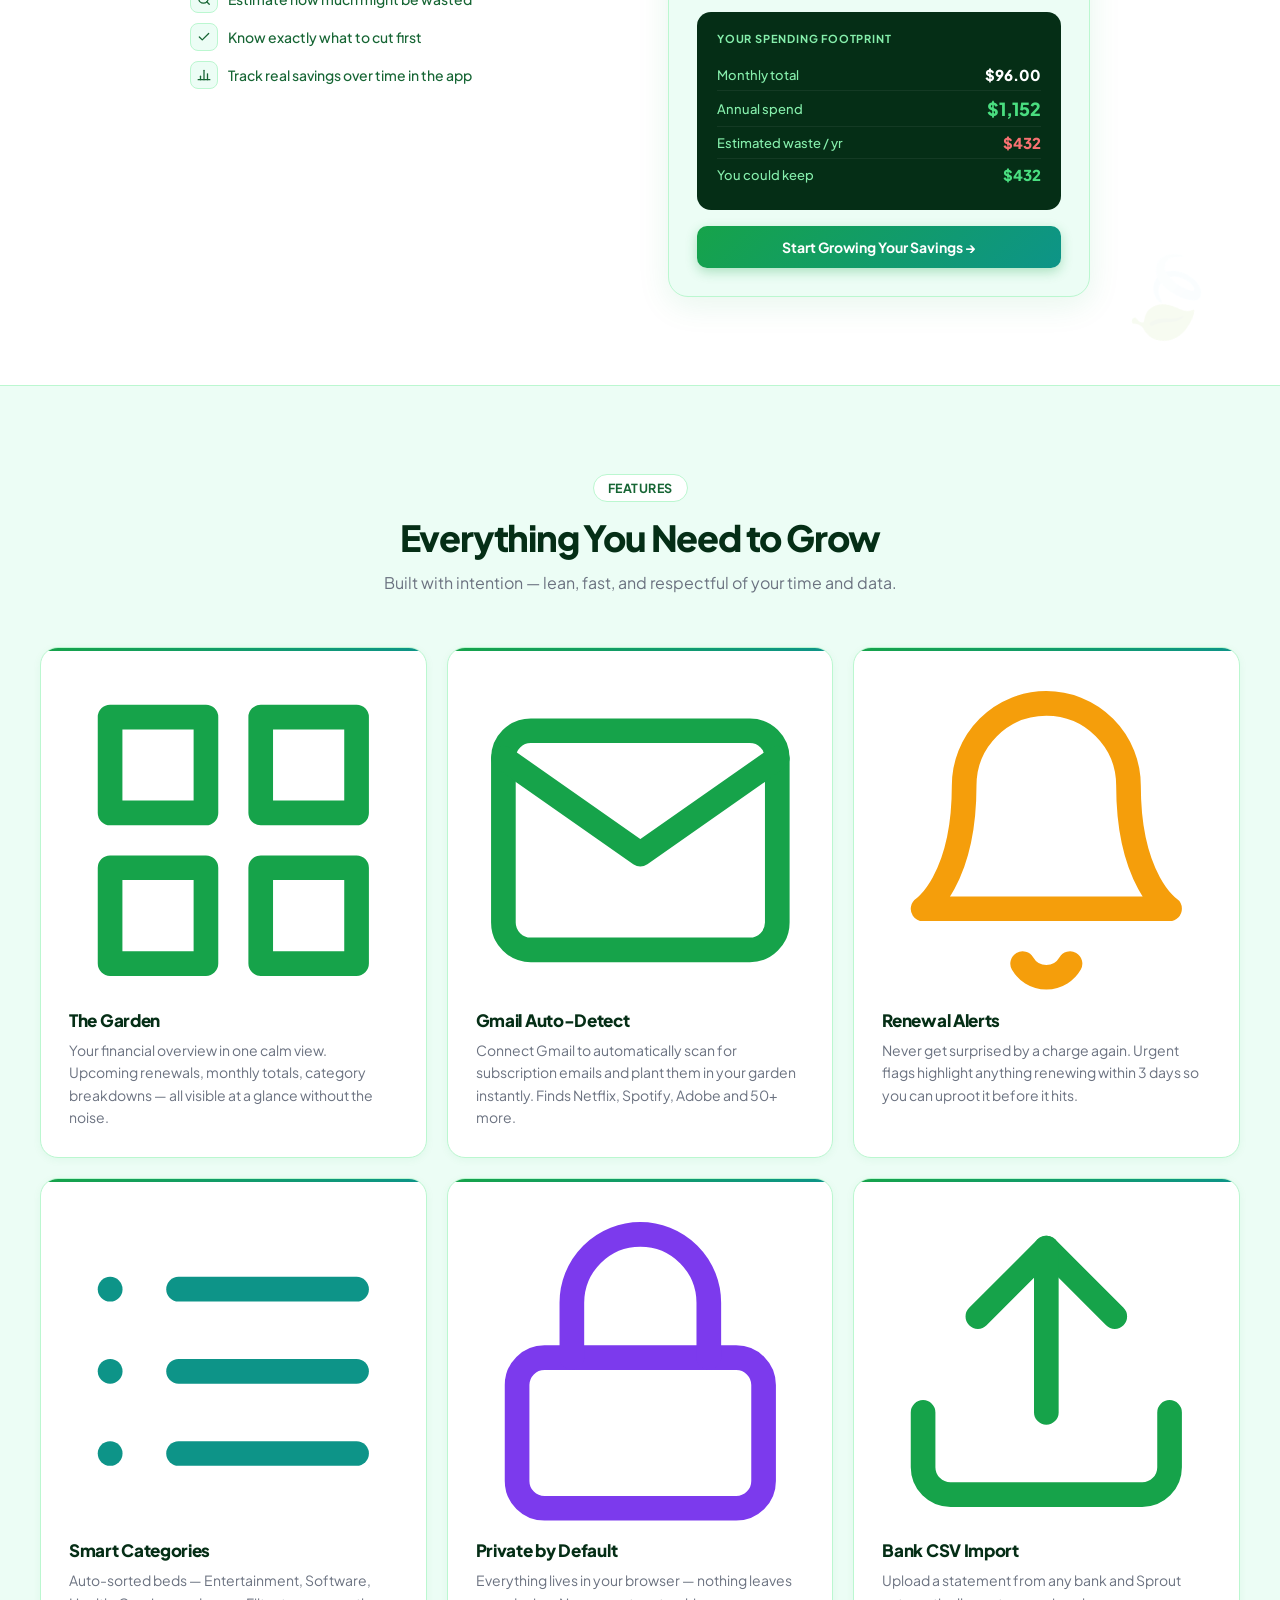
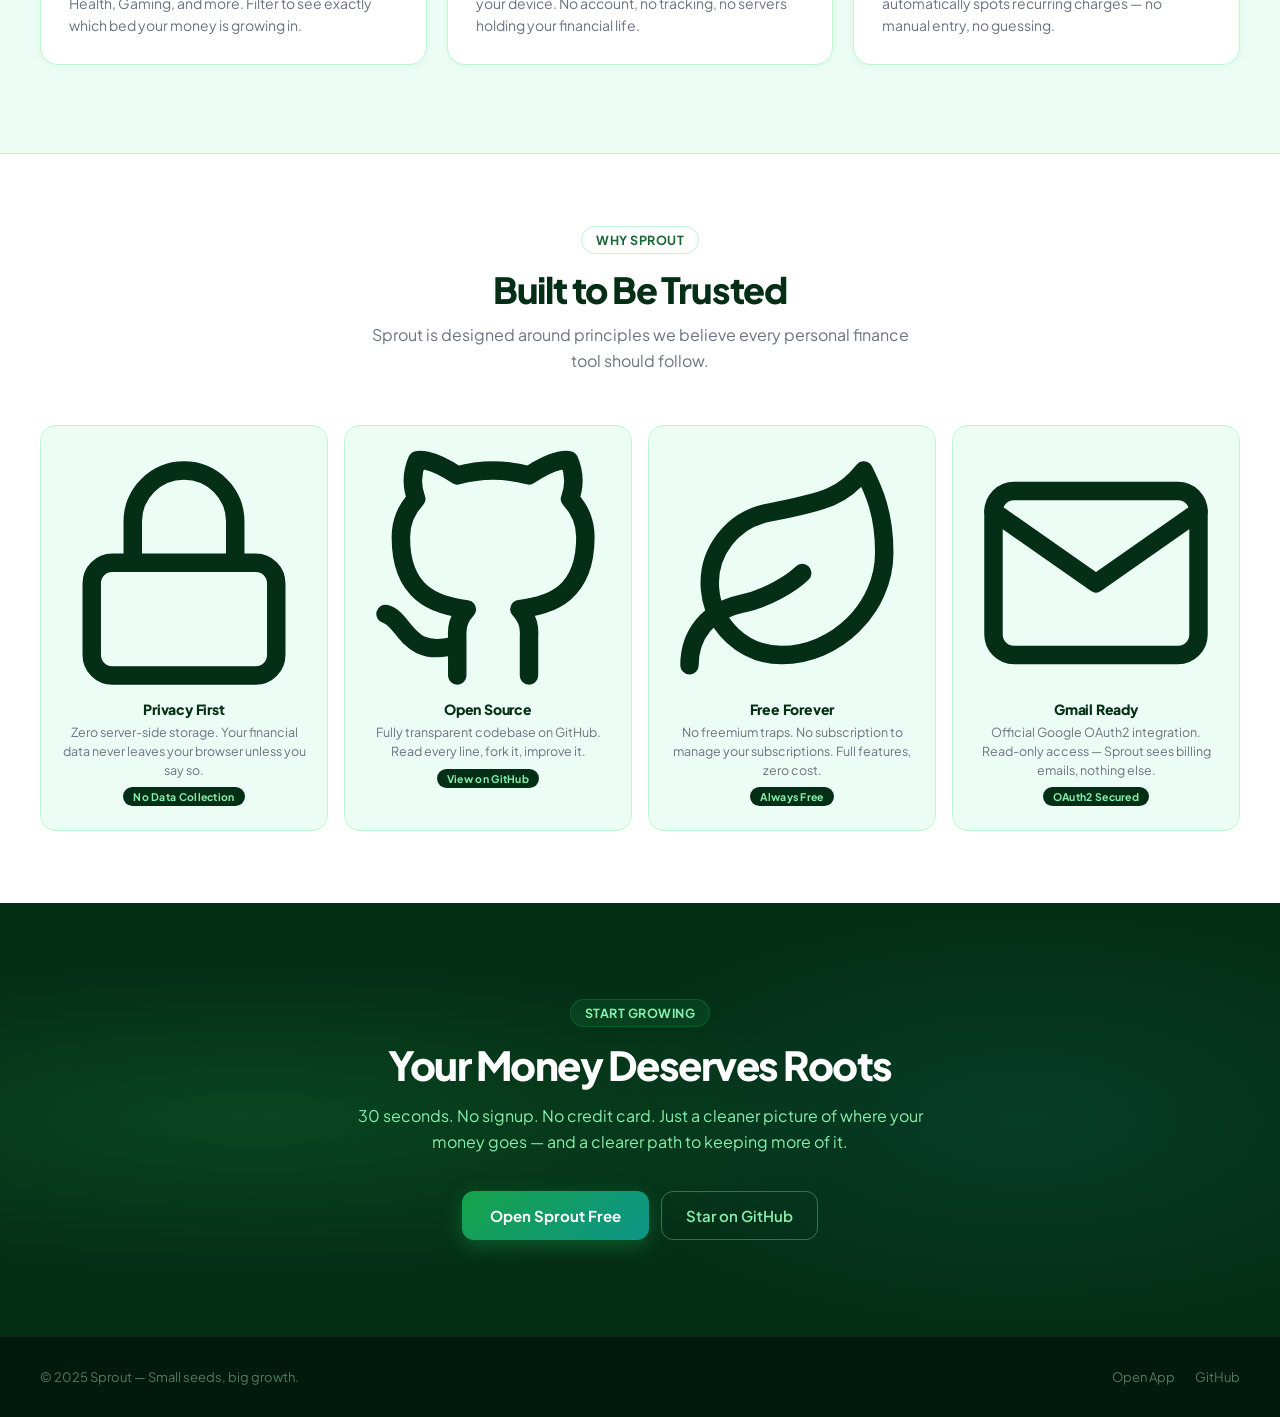
==== commit 833111b7: "Use official Sprout PNG logo as favicon Co-Authored-By: Claude Sonnet 4.6 <noreply@anthropic.com>" ====
--- a/index.html
+++ b/index.html
@@ -3,8 +3,9 @@
 <head>
     <meta charset="UTF-8">
     <meta name="viewport" content="width=device-width, initial-scale=1.0">
-    <title>SubTrack — Track Every Subscription. Waste Nothing.</title>
-    <meta name="description" content="The eco-conscious way to manage your subscriptions. See what you spend, cut what you don't use, and reduce your digital footprint.">
+    <title>Sprout — Where Your Money Grows</title>
+    <meta name="description" content="The mindful way to manage your money. Track subscriptions, bills, budgets, and savings goals — beautifully.">
+    <link rel="icon" type="image/png" href="sprout-logo.png">
     <link rel="stylesheet" href="css/landing.css">
 </head>
 <body>
@@ -13,13 +14,20 @@
 <nav class="land-nav">
     <div class="land-nav-inner">
         <a href="#" class="land-logo">
-            <div class="land-logo-icon">🌿</div>
-            <span>SubTrack</span>
+            <div class="land-logo-icon">
+                <svg width="20" height="20" viewBox="0 0 24 24" fill="white">
+                    <path d="M 2.5 12 C 6 1 18 1 22 9 L 20.5 10.5 C 17 3.5 7 3.5 4 13 Z"/>
+                    <path d="M 6.5 14 C 8.3 14.8 8.3 20.2 6.5 21 C 4.7 20.2 4.7 14.8 6.5 14 Z"/>
+                    <path d="M 12 11.5 C 14.5 12.5 14.5 20 12 21 C 9.5 20 9.5 12.5 12 11.5 Z"/>
+                    <path d="M 17.5 9 C 20.7 10.2 20.7 19.8 17.5 21 C 14.3 19.8 14.3 10.2 17.5 9 Z"/>
+                </svg>
+            </div>
+            <span>Sprout</span>
         </a>
         <div class="land-nav-links">
             <a href="#calculator">Calculator</a>
             <a href="#features">Features</a>
-            <a href="#trust">Why SubTrack</a>
+            <a href="#trust">Why Sprout</a>
         </div>
         <a href="app.html" class="land-nav-cta">Open App →</a>
     </div>
@@ -27,26 +35,18 @@
 
 <!-- ─── HERO ─── -->
 <section class="land-hero">
-    <!-- Organic blob shapes -->
     <div class="blob blob-1"></div>
     <div class="blob blob-2"></div>
     <div class="blob blob-3"></div>
 
-    <!-- Leaf decorations -->
-    <span class="leaf-dec leaf-1">🍃</span>
-    <span class="leaf-dec leaf-2">🌿</span>
-    <span class="leaf-dec leaf-3">🍀</span>
-    <span class="leaf-dec leaf-4">🌱</span>
-    <span class="leaf-dec leaf-5">🍃</span>
-
     <div class="hero-inner">
         <div class="hero-text">
-            <div class="hero-badge">🌱 Mindful Finance Platform</div>
-            <h1>Track Every Subscription.<br><span class="hero-accent">Waste Nothing.</span></h1>
-            <p>The eco-conscious way to manage your recurring costs. See exactly what you spend, cut what you don't use, and reduce your digital footprint — all in one beautiful dashboard.</p>
+            <div class="hero-badge">Mindful Money Management</div>
+            <h1>Where Your<br><span class="hero-accent">Money Grows.</span></h1>
+            <p>Small seeds, big growth. Sprout helps you track every subscription, bill, and budget in one calm, beautiful place — so nothing slips through the cracks.</p>
             <div class="hero-actions">
-                <a href="app.html" class="btn-hero-primary">🚀 Start Tracking Free</a>
-                <a href="#calculator" class="btn-hero-ghost">📊 See Your Footprint</a>
+                <a href="app.html" class="btn-hero-primary">Start for Free</a>
+                <a href="#calculator" class="btn-hero-ghost">See Your Footprint</a>
             </div>
             <div class="hero-trust">
                 <span>✓ No signup required</span>
@@ -62,7 +62,7 @@
                     <span class="preview-dot red"></span>
                     <span class="preview-dot amber"></span>
                     <span class="preview-dot green"></span>
-                    <span>SubTrack Dashboard</span>
+                    <span>Sprout · Your Garden</span>
                 </div>
                 <div class="preview-stats">
                     <div class="preview-stat">
@@ -71,7 +71,7 @@
                     </div>
                     <div class="preview-stat highlight">
                         <div class="preview-stat-val">$38<span>/mo</span></div>
-                        <div class="preview-stat-label">Est. Waste</div>
+                        <div class="preview-stat-label">Potential Cut</div>
                     </div>
                     <div class="preview-stat">
                         <div class="preview-stat-val">12</div>
@@ -80,25 +80,25 @@
                 </div>
                 <div class="preview-list">
                     <div class="preview-item">
-                        <span>📺</span>
+                        <img src="https://www.google.com/s2/favicons?domain=netflix.com&sz=64" width="18" height="18" style="border-radius:4px" alt="Netflix" onerror="this.style.display='none'" />
                         <span class="preview-item-name">Netflix</span>
                         <span class="preview-pill urgent">3d</span>
                         <span class="preview-item-cost">$15.49</span>
                     </div>
                     <div class="preview-item">
-                        <span>🎵</span>
+                        <img src="https://www.google.com/s2/favicons?domain=spotify.com&sz=64" width="18" height="18" style="border-radius:4px" alt="Spotify" onerror="this.style.display='none'" />
                         <span class="preview-item-name">Spotify</span>
                         <span class="preview-pill soon">8d</span>
                         <span class="preview-item-cost">$9.99</span>
                     </div>
                     <div class="preview-item">
-                        <span>🤖</span>
+                        <img src="https://www.google.com/s2/favicons?domain=anthropic.com&sz=64" width="18" height="18" style="border-radius:4px" alt="Claude" onerror="this.style.display='none'" />
                         <span class="preview-item-name">Claude Pro</span>
                         <span class="preview-pill ok">21d</span>
                         <span class="preview-item-cost">$20.00</span>
                     </div>
                     <div class="preview-item">
-                        <span>☁️</span>
+                        <img src="https://www.google.com/s2/favicons?domain=google.com&sz=64" width="18" height="18" style="border-radius:4px" alt="Google" onerror="this.style.display='none'" />
                         <span class="preview-item-name">Google One</span>
                         <span class="preview-pill ok">25d</span>
                         <span class="preview-item-cost">$2.99</span>
@@ -112,8 +112,7 @@
 <!-- ─── WAVE DIVIDER ─── -->
 <div class="wave-top">
     <svg viewBox="0 0 1440 80" xmlns="http://www.w3.org/2000/svg" preserveAspectRatio="none">
-        <path d="M0,40 C180,80 360,0 540,40 C720,80 900,0 1080,40 C1260,80 1440,20 1440,40 L1440,80 L0,80 Z"
-              fill="#f0fdf4"/>
+        <path d="M0,40 C180,80 360,0 540,40 C720,80 900,0 1080,40 C1260,80 1440,20 1440,40 L1440,80 L0,80 Z" fill="#f0fdf4"/>
     </svg>
 </div>
 
@@ -121,33 +120,23 @@
 <section class="land-metrics" id="metrics">
     <div class="metrics-inner">
         <div class="metric-card">
-            <span class="metric-icon">💸</span>
-            <div class="metric-val">
-                <span class="metric-val-prefix">$</span><span class="js-counter" data-target="240">0</span>
-            </div>
+            <span class="metric-icon">💰</span>
+            <div class="metric-val"><span class="metric-val-prefix">$</span><span class="js-counter" data-target="240">0</span></div>
             <div class="metric-label">Avg. annual savings found</div>
         </div>
         <div class="metric-card">
-            <span class="metric-icon">📋</span>
-            <div class="metric-val">
-                <span class="js-counter" data-target="14">0</span>
-            </div>
+            <span class="metric-icon">📦</span>
+            <div class="metric-val"><span class="js-counter" data-target="14">0</span></div>
             <div class="metric-label">Avg. subscriptions per person</div>
         </div>
         <div class="metric-card">
-            <span class="metric-icon">🌱</span>
-            <div class="metric-val">
-                <span class="js-counter" data-target="32">0</span>
-                <span class="metric-val-suffix">%</span>
-            </div>
+            <span class="metric-icon">✂️</span>
+            <div class="metric-val"><span class="js-counter" data-target="32">0</span><span class="metric-val-suffix">%</span></div>
             <div class="metric-label">Users cut unused subs in month 1</div>
         </div>
         <div class="metric-card">
             <span class="metric-icon">⚡</span>
-            <div class="metric-val">
-                <span class="js-counter" data-target="30">0</span>
-                <span class="metric-val-suffix">s</span>
-            </div>
+            <div class="metric-val"><span class="js-counter" data-target="30">0</span><span class="metric-val-suffix">s</span></div>
             <div class="metric-label">Setup time — no account needed</div>
         </div>
     </div>
@@ -157,66 +146,51 @@
 <section class="land-calculator" id="calculator">
     <div class="calc-inner">
         <div class="calc-text">
-            <div class="section-badge">🔢 Footprint Calculator</div>
-            <h2>What's Your Subscription Footprint?</h2>
-            <p>Most people underestimate their recurring spend by 40%. Drag the sliders to see your true annual cost — and how much you could save.</p>
+            <div class="section-badge">Spending Calculator</div>
+            <h2>What's Your Spending Footprint?</h2>
+            <p>Most people underestimate their recurring spend by 40%. Drag the sliders to see your true annual cost — and how much you could keep.</p>
             <div class="calc-features">
                 <div class="calc-feature">
-                    <div class="calc-feature-icon">📅</div>
+                    <div class="calc-feature-icon"><svg width="14" height="14" viewBox="0 0 24 24" fill="none" stroke="currentColor" stroke-width="2.2" stroke-linecap="round" stroke-linejoin="round"><rect x="3" y="4" width="18" height="18" rx="2"/><line x1="16" y1="2" x2="16" y2="6"/><line x1="8" y1="2" x2="8" y2="6"/><line x1="3" y1="10" x2="21" y2="10"/></svg></div>
                     See your true annual spend at a glance
                 </div>
                 <div class="calc-feature">
-                    <div class="calc-feature-icon">🔍</div>
+                    <div class="calc-feature-icon"><svg width="14" height="14" viewBox="0 0 24 24" fill="none" stroke="currentColor" stroke-width="2.2" stroke-linecap="round" stroke-linejoin="round"><circle cx="11" cy="11" r="8"/><line x1="21" y1="21" x2="16.65" y2="16.65"/></svg></div>
                     Estimate how much might be wasted
                 </div>
                 <div class="calc-feature">
-                    <div class="calc-feature-icon">✂️</div>
+                    <div class="calc-feature-icon"><svg width="14" height="14" viewBox="0 0 24 24" fill="none" stroke="currentColor" stroke-width="2.2" stroke-linecap="round" stroke-linejoin="round"><polyline points="20 6 9 17 4 12"/></svg></div>
                     Know exactly what to cut first
                 </div>
                 <div class="calc-feature">
-                    <div class="calc-feature-icon">📈</div>
+                    <div class="calc-feature-icon"><svg width="14" height="14" viewBox="0 0 24 24" fill="none" stroke="currentColor" stroke-width="2.2" stroke-linecap="round" stroke-linejoin="round"><line x1="18" y1="20" x2="18" y2="10"/><line x1="12" y1="20" x2="12" y2="4"/><line x1="6" y1="20" x2="6" y2="14"/><line x1="2" y1="20" x2="22" y2="20"/></svg></div>
                     Track real savings over time in the app
                 </div>
             </div>
         </div>
 
         <div class="calc-card">
-            <div class="calc-card-title">🌿 Subscription Footprint Calculator</div>
+            <div class="calc-card-title">Spending Footprint Calculator</div>
 
             <div class="calc-field">
-                <label>
-                    Number of subscriptions
-                    <span id="calcCountVal">8</span>
-                </label>
-                <input type="range" class="calc-slider" id="calcCount"
-                       min="1" max="30" value="8"
-                       oninput="calcUpdate()">
+                <label>Number of subscriptions<span id="calcCountVal">8</span></label>
+                <input type="range" class="calc-slider" id="calcCount" min="1" max="30" value="8" oninput="calcUpdate()">
             </div>
 
             <div class="calc-field">
-                <label>
-                    Average monthly cost per sub
-                    <span>$<span id="calcCostVal">12</span></span>
-                </label>
-                <input type="range" class="calc-slider" id="calcCost"
-                       min="1" max="60" value="12"
-                       oninput="calcUpdate()">
+                <label>Average monthly cost per sub<span>$<span id="calcCostVal">12</span></span></label>
+                <input type="range" class="calc-slider" id="calcCost" min="1" max="60" value="12" oninput="calcUpdate()">
             </div>
 
             <div class="calc-field">
-                <label>
-                    Subs you barely use
-                    <span id="calcWasteVal">3</span>
-                </label>
-                <input type="range" class="calc-slider" id="calcWaste"
-                       min="0" max="15" value="3"
-                       oninput="calcUpdate()">
+                <label>Subs you barely use<span id="calcWasteVal">3</span></label>
+                <input type="range" class="calc-slider" id="calcWaste" min="0" max="15" value="3" oninput="calcUpdate()">
             </div>
 
             <div class="calc-divider"></div>
 
             <div class="calc-result">
-                <div class="calc-result-title">Your Subscription Footprint</div>
+                <div class="calc-result-title">Your Spending Footprint</div>
                 <div class="calc-result-row">
                     <span class="label">Monthly total</span>
                     <span class="value" id="calcMonthly">$96.00</span>
@@ -230,12 +204,12 @@
                     <span class="value" id="calcWastedAmt" style="color:#f87171">$432</span>
                 </div>
                 <div class="calc-result-row">
-                    <span class="label">Potential savings / yr</span>
+                    <span class="label">You could keep</span>
                     <span class="value" id="calcSavings" style="color:#4ade80">$432</span>
                 </div>
             </div>
 
-            <a href="app.html" class="calc-cta">🚀 Start Tracking to Save This →</a>
+            <a href="app.html" class="calc-cta">Start Growing Your Savings →</a>
         </div>
     </div>
 </section>
@@ -243,78 +217,78 @@
 <!-- ─── FEATURES ─── -->
 <section class="land-features" id="features">
     <div class="section-header">
-        <div class="section-badge">✨ Features</div>
-        <h2>Everything You Need, Nothing You Don't</h2>
+        <div class="section-badge">Features</div>
+        <h2>Everything You Need to Grow</h2>
         <p>Built with intention — lean, fast, and respectful of your time and data.</p>
     </div>
 
     <div class="features-grid">
         <div class="feature-card">
-            <div class="feature-icon">📊</div>
-            <h3>Visual Dashboard</h3>
-            <p>See all your subscriptions in one clean view. Upcoming renewals, monthly totals, and category breakdowns — all at a glance with beautiful earth-tone charts.</p>
-        </div>
-        <div class="feature-card">
-            <div class="feature-icon">📧</div>
+            <svg class="feature-icon-svg" viewBox="0 0 24 24" fill="none" stroke="#16a34a" stroke-width="1.8" stroke-linecap="round" stroke-linejoin="round"><rect x="3" y="3" width="7" height="7"/><rect x="14" y="3" width="7" height="7"/><rect x="14" y="14" width="7" height="7"/><rect x="3" y="14" width="7" height="7"/></svg>
+            <h3>The Garden</h3>
+            <p>Your financial overview in one calm view. Upcoming renewals, monthly totals, category breakdowns — all visible at a glance without the noise.</p>
+        </div>
+        <div class="feature-card">
+            <svg class="feature-icon-svg" viewBox="0 0 24 24" fill="none" stroke="#16a34a" stroke-width="1.8" stroke-linecap="round" stroke-linejoin="round"><path d="M4 4h16c1.1 0 2 .9 2 2v12c0 1.1-.9 2-2 2H4c-1.1 0-2-.9-2-2V6c0-1.1.9-2 2-2z"/><polyline points="22,6 12,13 2,6"/></svg>
             <h3>Gmail Auto-Detect</h3>
-            <p>Connect Gmail to automatically scan for subscription emails and import them instantly. No manual data entry — it finds Netflix, Spotify, Adobe and 50+ more.</p>
-        </div>
-        <div class="feature-card">
-            <div class="feature-icon">🔔</div>
+            <p>Connect Gmail to automatically scan for subscription emails and plant them in your garden instantly. Finds Netflix, Spotify, Adobe and 50+ more.</p>
+        </div>
+        <div class="feature-card">
+            <svg class="feature-icon-svg" viewBox="0 0 24 24" fill="none" stroke="#f59e0b" stroke-width="1.8" stroke-linecap="round" stroke-linejoin="round"><path d="M18 8A6 6 0 0 0 6 8c0 7-3 9-3 9h18s-3-2-3-9"/><path d="M13.73 21a2 2 0 0 1-3.46 0"/></svg>
             <h3>Renewal Alerts</h3>
-            <p>Never get surprised by a charge again. Urgent badges highlight renewals within 3 days, and upcoming reminders keep you in control of your budget.</p>
-        </div>
-        <div class="feature-card">
-            <div class="feature-icon">🗂️</div>
+            <p>Never get surprised by a charge again. Urgent flags highlight anything renewing within 3 days so you can uproot it before it hits.</p>
+        </div>
+        <div class="feature-card">
+            <svg class="feature-icon-svg" viewBox="0 0 24 24" fill="none" stroke="#0d9488" stroke-width="1.8" stroke-linecap="round" stroke-linejoin="round"><line x1="8" y1="6" x2="21" y2="6"/><line x1="8" y1="12" x2="21" y2="12"/><line x1="8" y1="18" x2="21" y2="18"/><line x1="3" y1="6" x2="3.01" y2="6"/><line x1="3" y1="12" x2="3.01" y2="12"/><line x1="3" y1="18" x2="3.01" y2="18"/></svg>
             <h3>Smart Categories</h3>
-            <p>Subscriptions auto-sort into Entertainment, Software, Health, Gaming, and more. Filter by category to spot where your money really goes.</p>
-        </div>
-        <div class="feature-card">
-            <div class="feature-icon">💾</div>
+            <p>Auto-sorted beds — Entertainment, Software, Health, Gaming, and more. Filter to see exactly which bed your money is growing in.</p>
+        </div>
+        <div class="feature-card">
+            <svg class="feature-icon-svg" viewBox="0 0 24 24" fill="none" stroke="#7c3aed" stroke-width="1.8" stroke-linecap="round" stroke-linejoin="round"><rect x="3" y="11" width="18" height="11" rx="2" ry="2"/><path d="M7 11V7a5 5 0 0 1 10 0v4"/></svg>
             <h3>Private by Default</h3>
-            <p>All data lives in your browser's localStorage — nothing leaves your device unless you connect Gmail. No account, no tracking, no servers storing your data.</p>
-        </div>
-        <div class="feature-card">
-            <div class="feature-icon">📱</div>
-            <h3>Works Everywhere</h3>
-            <p>Fully responsive design with a mobile bottom navigation bar. Manage subscriptions from your phone, tablet, or desktop — same experience everywhere.</p>
-        </div>
-    </div>
-</section>
-
-<!-- ─── TRUST / CERTIFICATION BADGES ─── -->
+            <p>Everything lives in your browser — nothing leaves your device. No account, no tracking, no servers holding your financial life.</p>
+        </div>
+        <div class="feature-card">
+            <svg class="feature-icon-svg" viewBox="0 0 24 24" fill="none" stroke="#16a34a" stroke-width="1.8" stroke-linecap="round" stroke-linejoin="round"><path d="M21 15v4a2 2 0 0 1-2 2H5a2 2 0 0 1-2-2v-4"/><polyline points="17 8 12 3 7 8"/><line x1="12" y1="3" x2="12" y2="15"/></svg>
+            <h3>Bank CSV Import</h3>
+            <p>Upload a statement from any bank and Sprout automatically spots recurring charges — no manual entry, no guessing.</p>
+        </div>
+    </div>
+</section>
+
+<!-- ─── TRUST ─── -->
 <section class="land-trust" id="trust">
     <div class="trust-inner">
         <div class="section-header">
-            <div class="section-badge">🏅 Certified</div>
-            <h2>Built on Trust</h2>
-            <p>SubTrack is designed around principles we believe every personal finance tool should follow.</p>
+            <div class="section-badge">Why Sprout</div>
+            <h2>Built to Be Trusted</h2>
+            <p>Sprout is designed around principles we believe every personal finance tool should follow.</p>
         </div>
 
         <div class="trust-grid">
             <div class="trust-badge">
-                <span class="trust-badge-icon">🔒</span>
+                <div class="trust-badge-icon-svg"><svg viewBox="0 0 24 24" fill="none" stroke="currentColor" stroke-width="1.8" stroke-linecap="round" stroke-linejoin="round"><rect x="3" y="11" width="18" height="11" rx="2" ry="2"/><path d="M7 11V7a5 5 0 0 1 10 0v4"/></svg></div>
                 <h4>Privacy First</h4>
-                <p>Zero server-side data storage. Your subscription list never leaves your browser unless you say so.</p>
-                <span class="cert-ribbon">✓ No Data Collection</span>
+                <p>Zero server-side storage. Your financial data never leaves your browser unless you say so.</p>
+                <span class="cert-ribbon">No Data Collection</span>
             </div>
             <div class="trust-badge">
-                <span class="trust-badge-icon">🌍</span>
+                <div class="trust-badge-icon-svg"><svg viewBox="0 0 24 24" fill="none" stroke="currentColor" stroke-width="1.8" stroke-linecap="round" stroke-linejoin="round"><path d="M9 19c-5 1.5-5-2.5-7-3m14 6v-3.87a3.37 3.37 0 0 0-.94-2.61c3.14-.35 6.44-1.54 6.44-7A5.44 5.44 0 0 0 20 4.77 5.07 5.07 0 0 0 19.91 1S18.73.65 16 2.48a13.38 13.38 0 0 0-7 0C6.27.65 5.09 1 5.09 1A5.07 5.07 0 0 0 5 4.77a5.44 5.44 0 0 0-1.5 3.78c0 5.42 3.3 6.61 6.44 7A3.37 3.37 0 0 0 9 18.13V22"/></svg></div>
                 <h4>Open Source</h4>
-                <p>Fully transparent codebase on GitHub. Read every line. Fork it. Improve it. No black boxes.</p>
-                <span class="cert-ribbon">✓ View on GitHub</span>
+                <p>Fully transparent codebase on GitHub. Read every line, fork it, improve it.</p>
+                <span class="cert-ribbon">View on GitHub</span>
             </div>
             <div class="trust-badge">
-                <span class="trust-badge-icon">♾️</span>
+                <div class="trust-badge-icon-svg"><svg viewBox="0 0 24 24" fill="none" stroke="currentColor" stroke-width="1.8" stroke-linecap="round" stroke-linejoin="round"><path d="M11 20A7 7 0 0 1 9.8 6.1C15.5 5 17 4.48 19 2c1 2 2 4.18 2 8 0 5.5-4.78 10-10 10z"/><path d="M2 21c0-3 1.85-5.36 5.08-6C9.5 14.52 12 13 13 12"/></svg></div>
                 <h4>Free Forever</h4>
-                <p>No freemium traps, no subscription to track your subscriptions. Full features at zero cost, always.</p>
-                <span class="cert-ribbon">✓ Always Free</span>
+                <p>No freemium traps. No subscription to manage your subscriptions. Full features, zero cost.</p>
+                <span class="cert-ribbon">Always Free</span>
             </div>
             <div class="trust-badge">
-                <span class="trust-badge-icon">✉️</span>
+                <div class="trust-badge-icon-svg"><svg viewBox="0 0 24 24" fill="none" stroke="currentColor" stroke-width="1.8" stroke-linecap="round" stroke-linejoin="round"><path d="M4 4h16c1.1 0 2 .9 2 2v12c0 1.1-.9 2-2 2H4c-1.1 0-2-.9-2-2V6c0-1.1.9-2 2-2z"/><polyline points="22,6 12,13 2,6"/></svg></div>
                 <h4>Gmail Ready</h4>
-                <p>Official Google OAuth2 integration. Scans your inbox read-only to find billing emails automatically.</p>
-                <span class="cert-ribbon">✓ OAuth2 Secured</span>
+                <p>Official Google OAuth2 integration. Read-only access — Sprout sees billing emails, nothing else.</p>
+                <span class="cert-ribbon">OAuth2 Secured</span>
             </div>
         </div>
     </div>
@@ -322,17 +296,13 @@
 
 <!-- ─── FINAL CTA ─── -->
 <section class="land-cta-final">
-    <span class="leaf-dec" style="top:10%;left:5%;font-size:64px">🍃</span>
-    <span class="leaf-dec" style="bottom:15%;right:5%;font-size:48px">🌿</span>
-    <span class="leaf-dec" style="top:60%;left:45%;font-size:36px">🌱</span>
-
     <div class="cta-final-inner">
-        <div class="section-badge">🌿 Join the Movement</div>
-        <h2>Stop Paying for Things You Forgot About</h2>
-        <p>Take 30 seconds. No signup, no credit card. Just a cleaner, greener picture of where your money goes each month.</p>
+        <div class="section-badge">Start Growing</div>
+        <h2>Your Money Deserves Roots</h2>
+        <p>30 seconds. No signup. No credit card. Just a cleaner picture of where your money goes — and a clearer path to keeping more of it.</p>
         <div class="cta-final-actions">
-            <a href="app.html" class="btn-hero-primary">🚀 Open the App Free</a>
-            <a href="https://github.com/nyang9825-crypto/SubTrack" target="_blank" class="btn-hero-ghost">⭐ Star on GitHub</a>
+            <a href="app.html" class="btn-hero-primary">Open Sprout Free</a>
+            <a href="https://github.com/nyang9825-crypto/Sprout" target="_blank" class="btn-hero-ghost">Star on GitHub</a>
         </div>
     </div>
 </section>
@@ -340,10 +310,10 @@
 <!-- ─── FOOTER ─── -->
 <footer class="land-footer">
     <div class="land-footer-inner">
-        <p>© 2025 SubTrack — Made with 🌿 for mindful spending</p>
+        <p>© 2025 Sprout — Small seeds, big growth.</p>
         <div class="footer-links">
             <a href="app.html">Open App</a>
-            <a href="https://github.com/nyang9825-crypto/SubTrack" target="_blank">GitHub</a>
+            <a href="https://github.com/nyang9825-crypto/Sprout" target="_blank">GitHub</a>
         </div>
     </div>
 </footer>
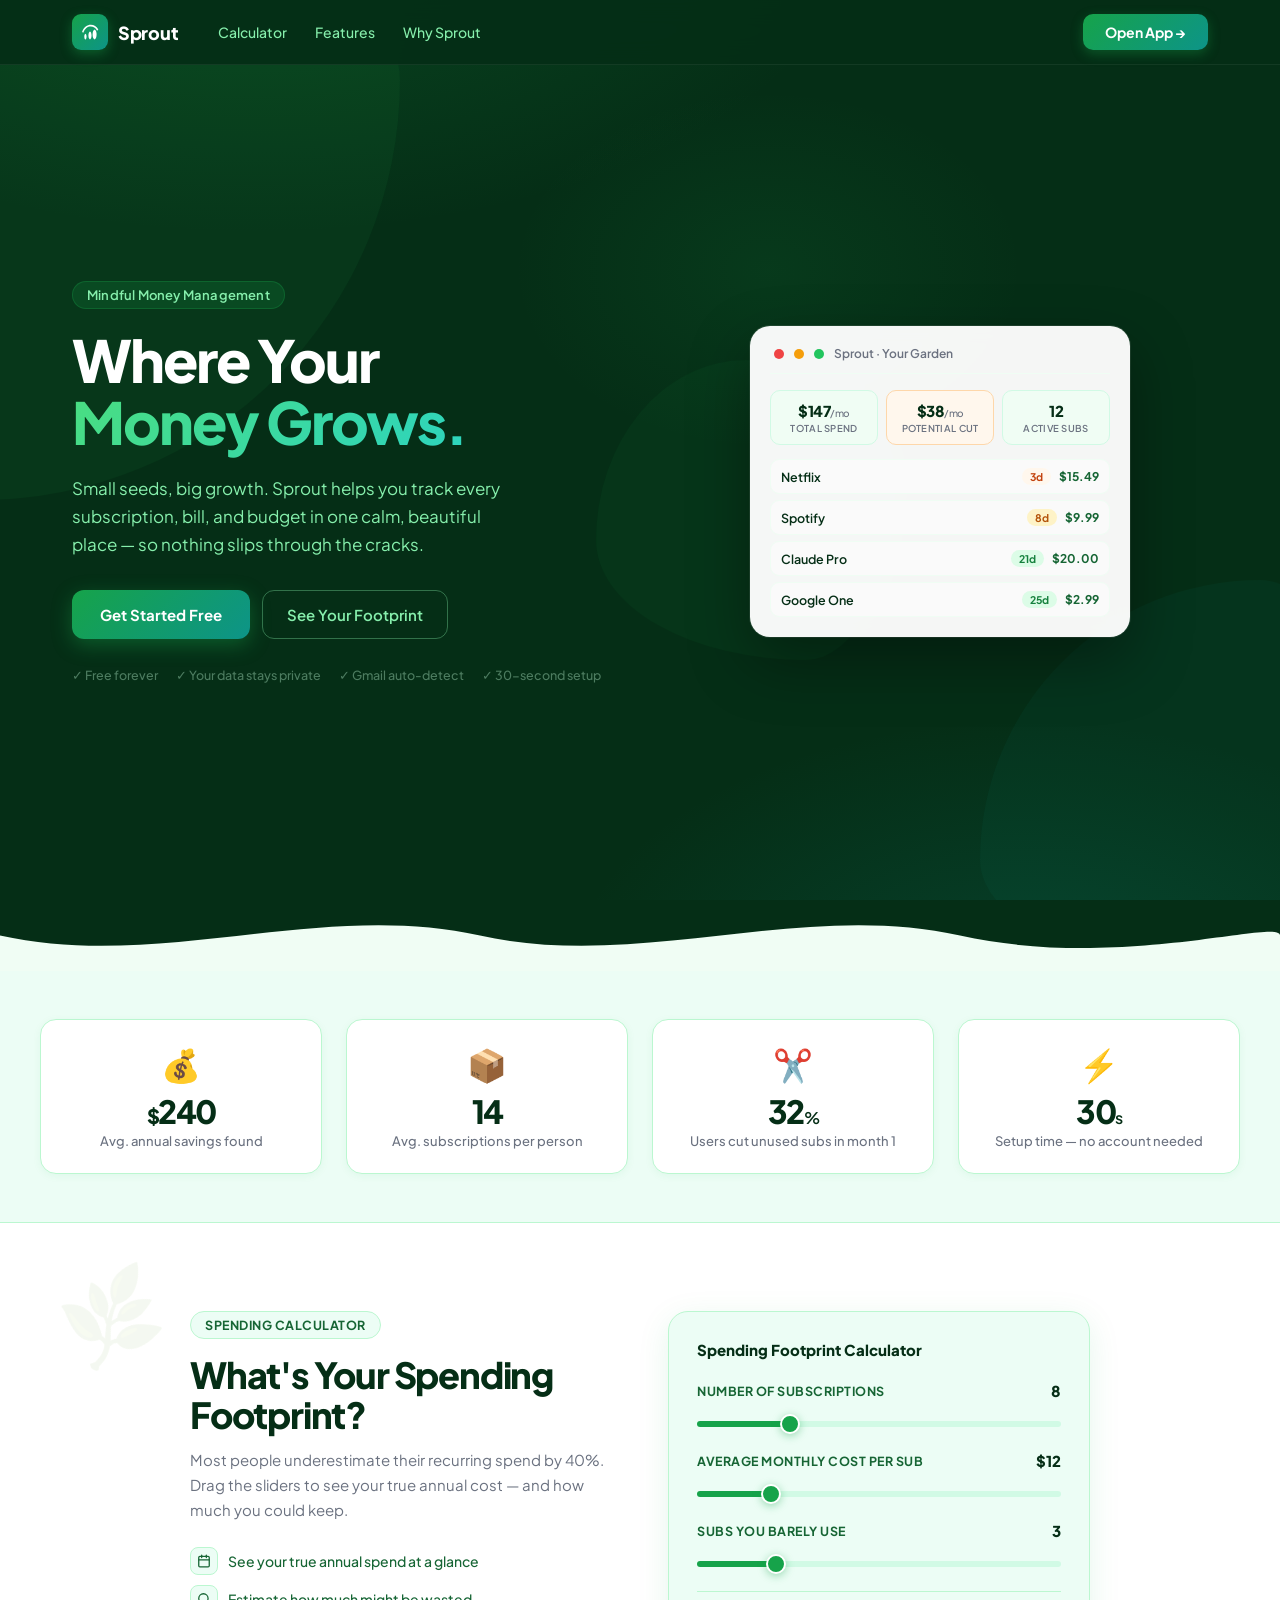
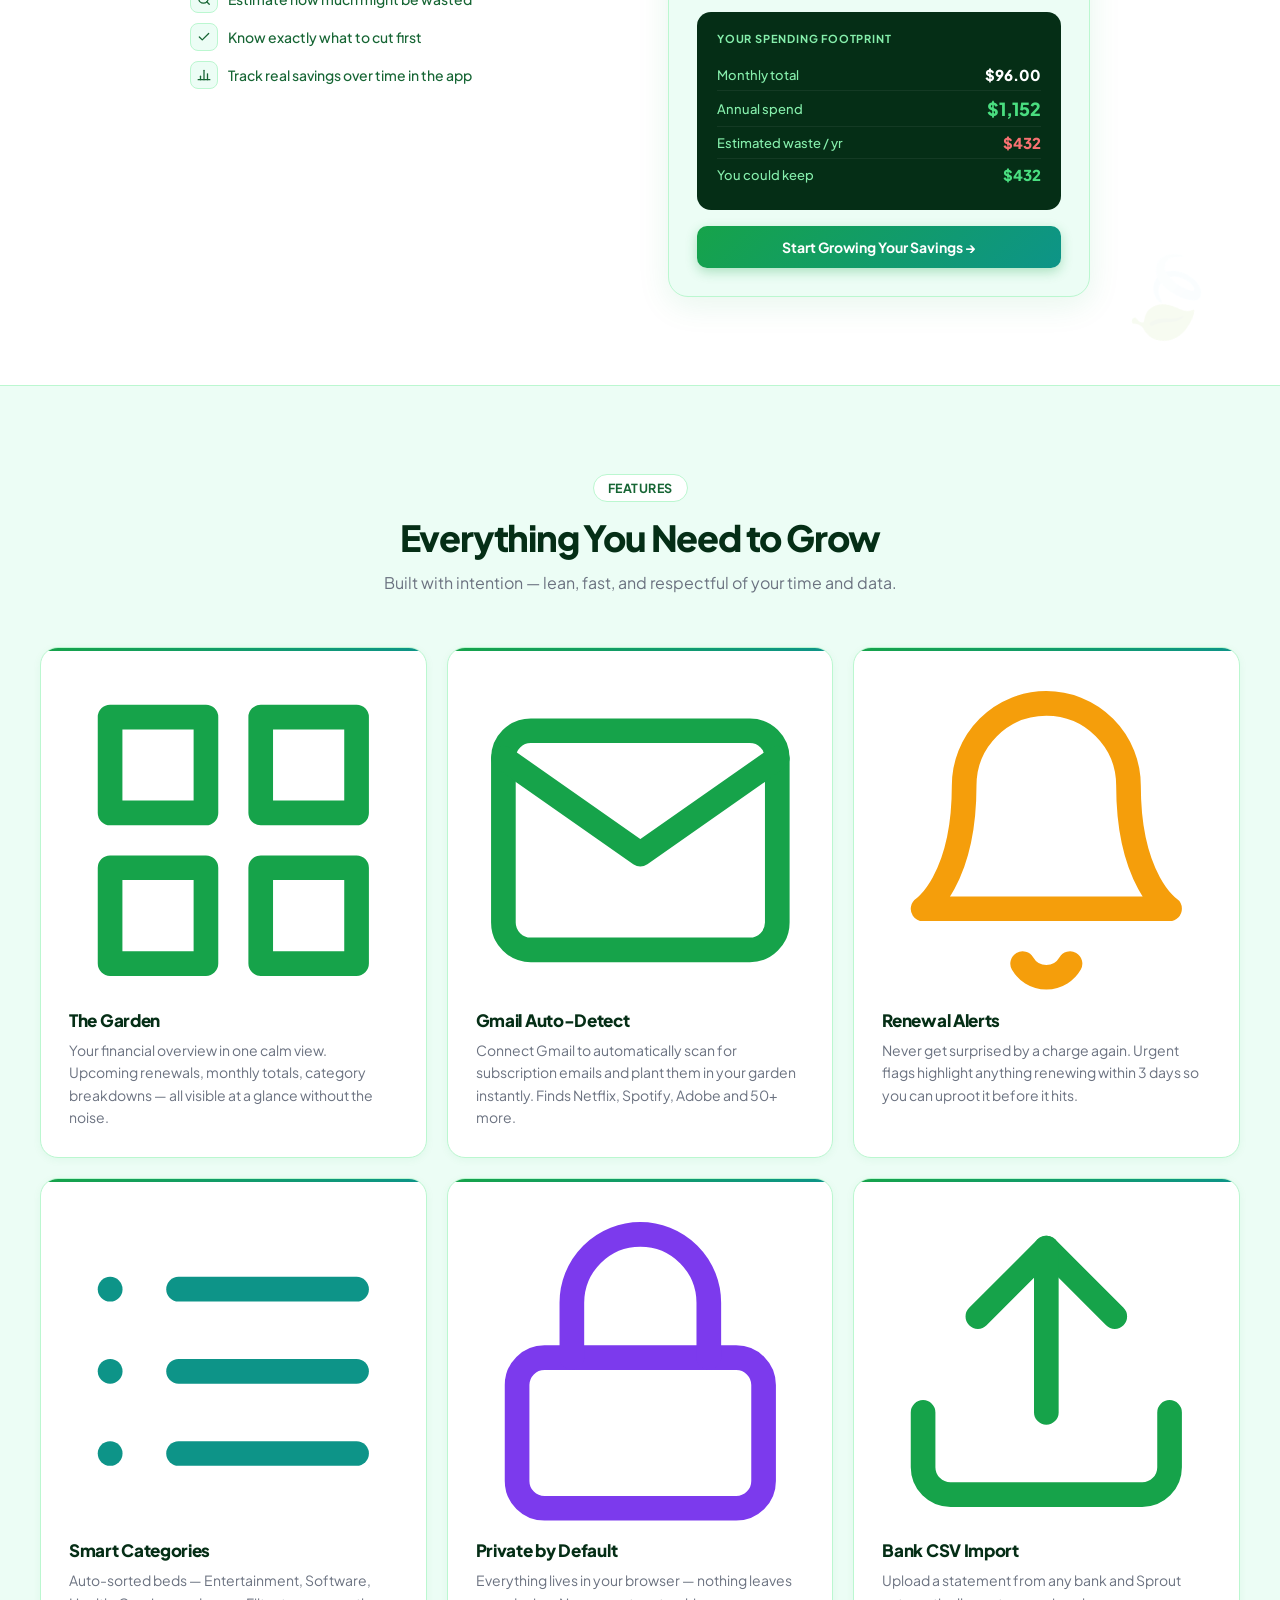
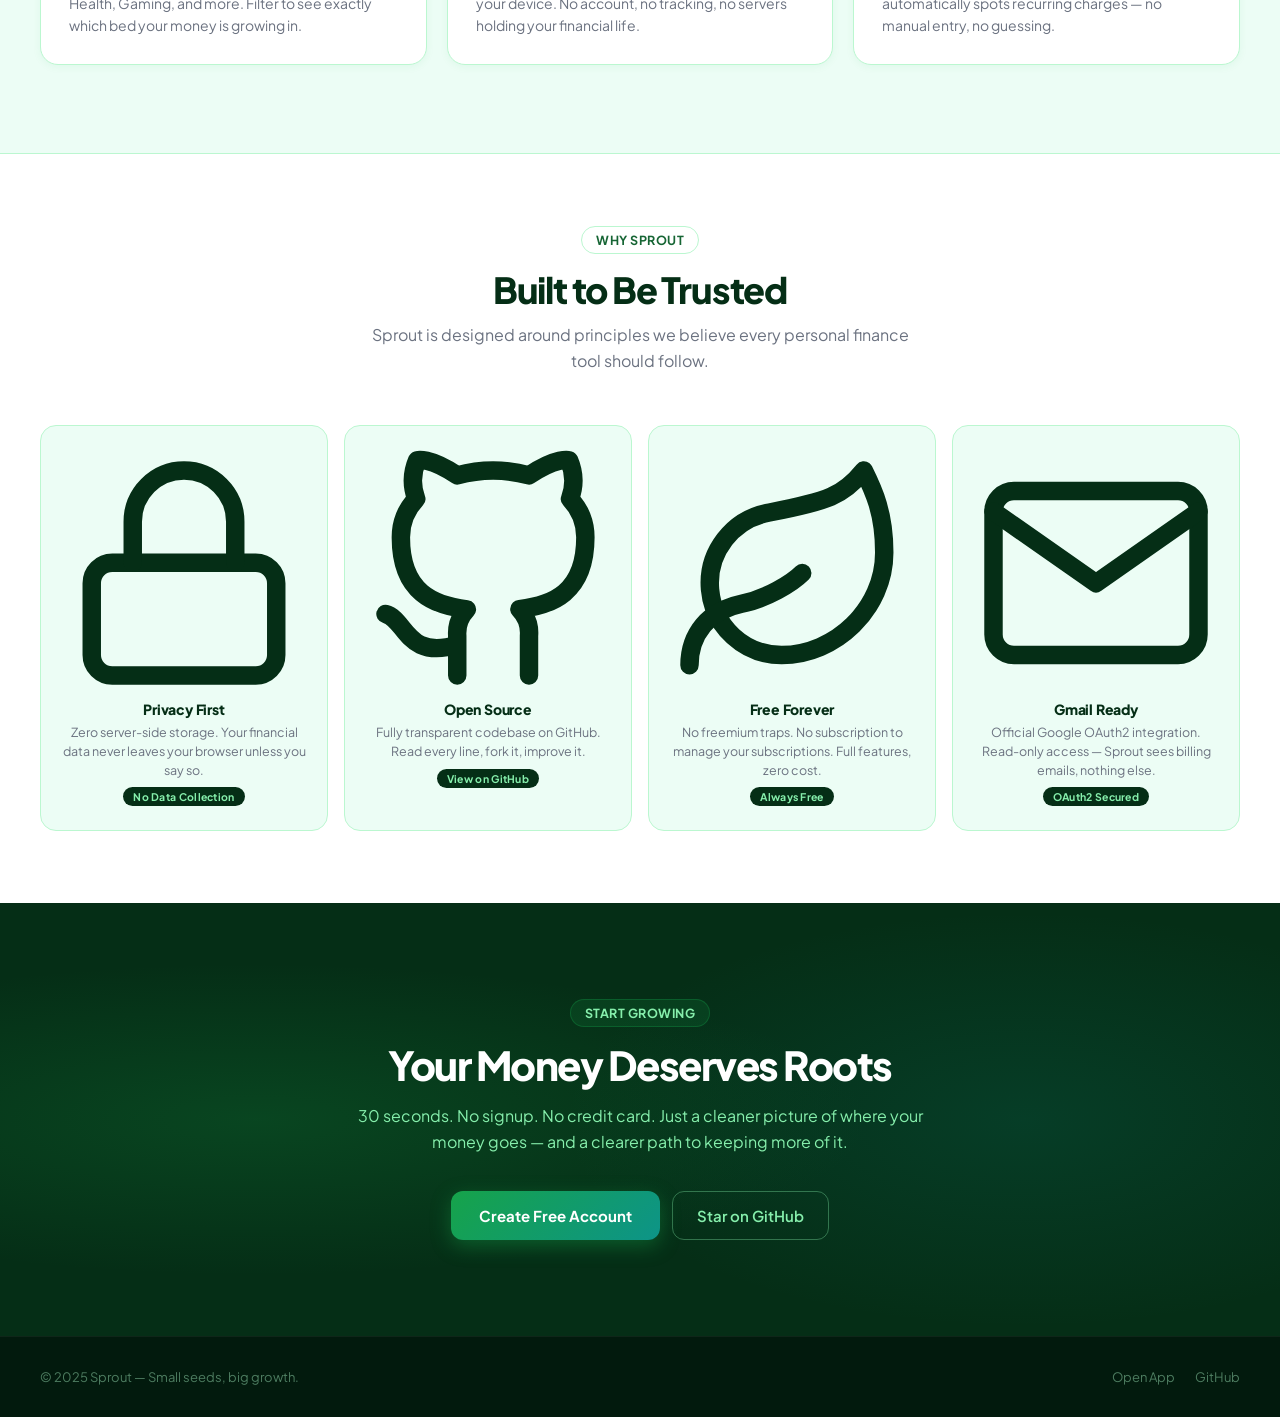
==== commit e43a94fc: "Add home screen redesign, month chart, receipt camera upload, and UX polish - New sign-up flow (sign" ====
--- a/index.html
+++ b/index.html
@@ -5,7 +5,9 @@
     <meta name="viewport" content="width=device-width, initial-scale=1.0">
     <title>Sprout — Where Your Money Grows</title>
     <meta name="description" content="The mindful way to manage your money. Track subscriptions, bills, budgets, and savings goals — beautifully.">
-    <link rel="icon" type="image/png" href="sprout-logo.png">
+    <link rel="icon" type="image/svg+xml" href="favicon.svg">
+    <link rel="apple-touch-icon" href="sprout-logo.png">
+    <meta name="theme-color" content="#052e16">
     <link rel="stylesheet" href="css/landing.css">
 </head>
 <body>
@@ -45,14 +47,14 @@
             <h1>Where Your<br><span class="hero-accent">Money Grows.</span></h1>
             <p>Small seeds, big growth. Sprout helps you track every subscription, bill, and budget in one calm, beautiful place — so nothing slips through the cracks.</p>
             <div class="hero-actions">
-                <a href="app.html" class="btn-hero-primary">Start for Free</a>
+                <a href="sign-up.html" class="btn-hero-primary">Get Started Free</a>
                 <a href="#calculator" class="btn-hero-ghost">See Your Footprint</a>
             </div>
             <div class="hero-trust">
-                <span>✓ No signup required</span>
-                <span>✓ 100% free forever</span>
+                <span>✓ Free forever</span>
                 <span>✓ Your data stays private</span>
                 <span>✓ Gmail auto-detect</span>
+                <span>✓ 30-second setup</span>
             </div>
         </div>
 
@@ -209,7 +211,7 @@
                 </div>
             </div>
 
-            <a href="app.html" class="calc-cta">Start Growing Your Savings →</a>
+            <a href="sign-up.html" class="calc-cta">Start Growing Your Savings →</a>
         </div>
     </div>
 </section>
@@ -301,7 +303,7 @@
         <h2>Your Money Deserves Roots</h2>
         <p>30 seconds. No signup. No credit card. Just a cleaner picture of where your money goes — and a clearer path to keeping more of it.</p>
         <div class="cta-final-actions">
-            <a href="app.html" class="btn-hero-primary">Open Sprout Free</a>
+            <a href="sign-up.html" class="btn-hero-primary">Create Free Account</a>
             <a href="https://github.com/nyang9825-crypto/Sprout" target="_blank" class="btn-hero-ghost">Star on GitHub</a>
         </div>
     </div>
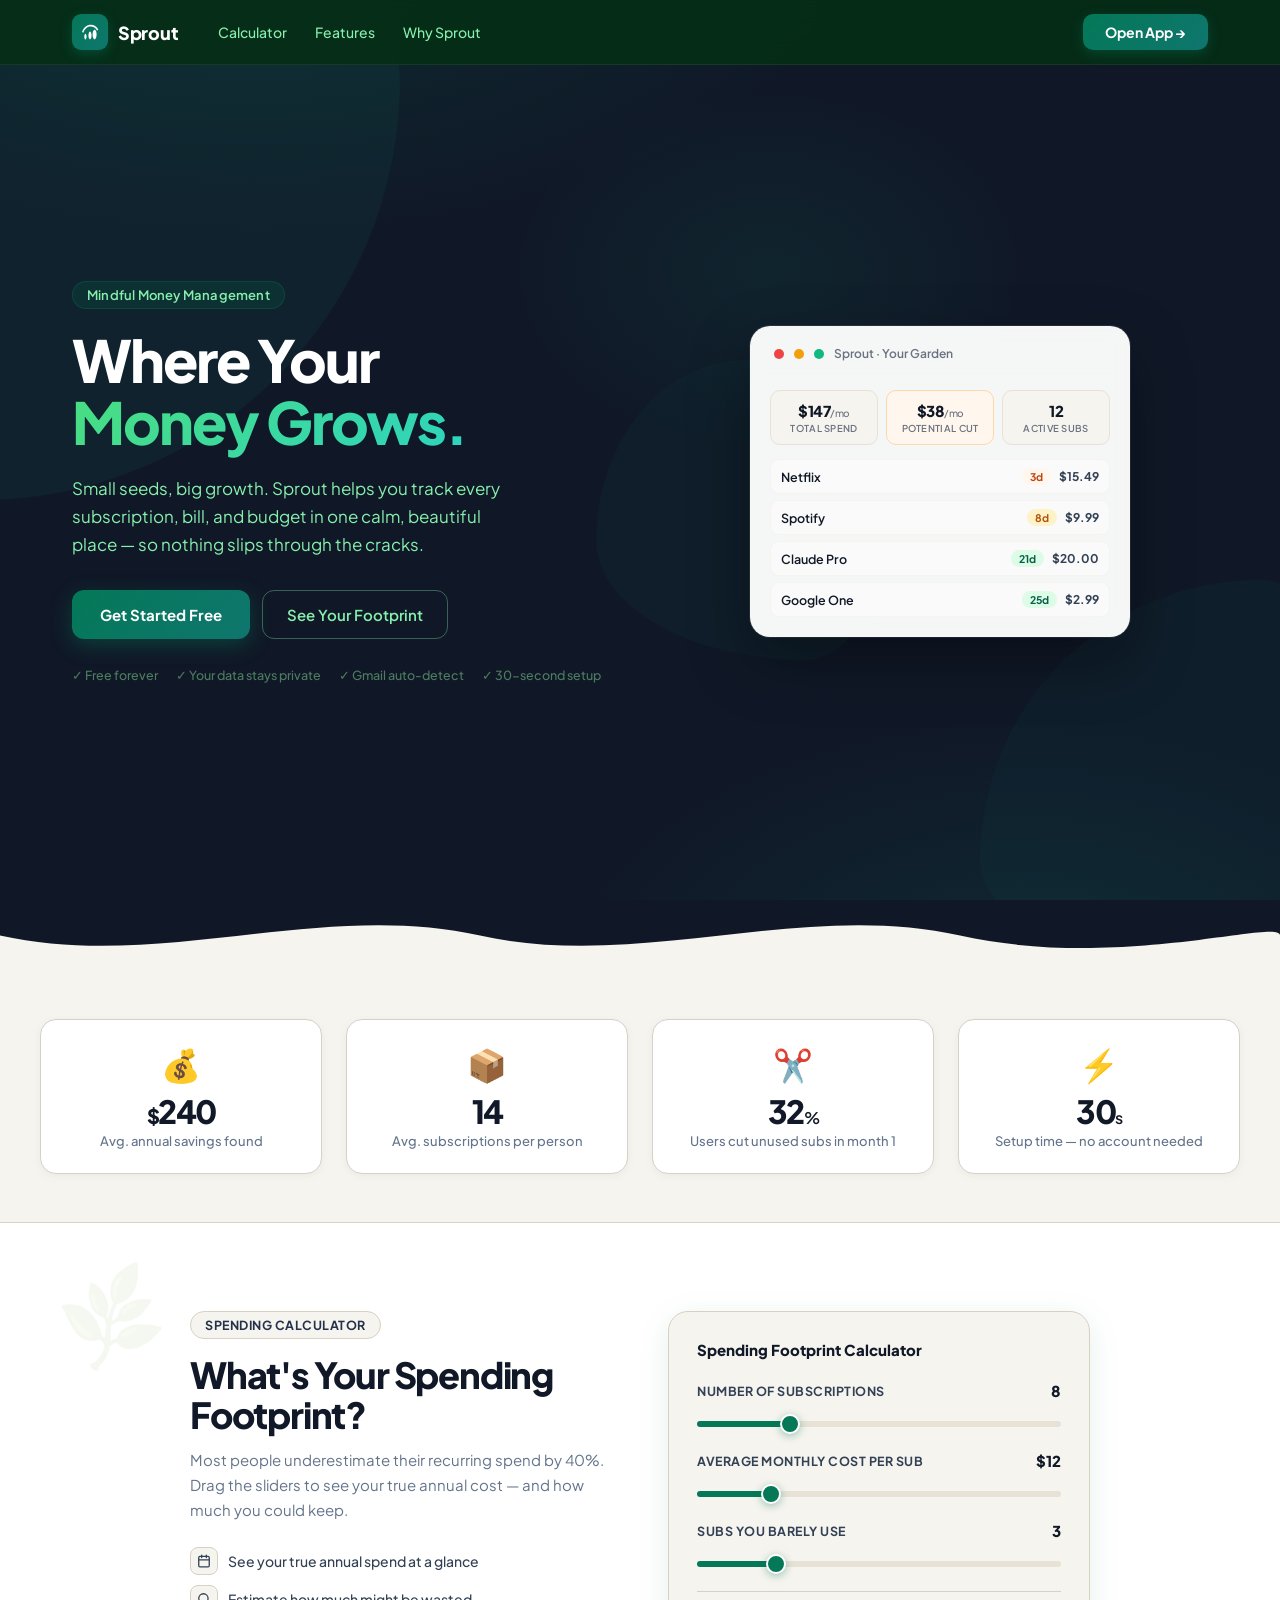
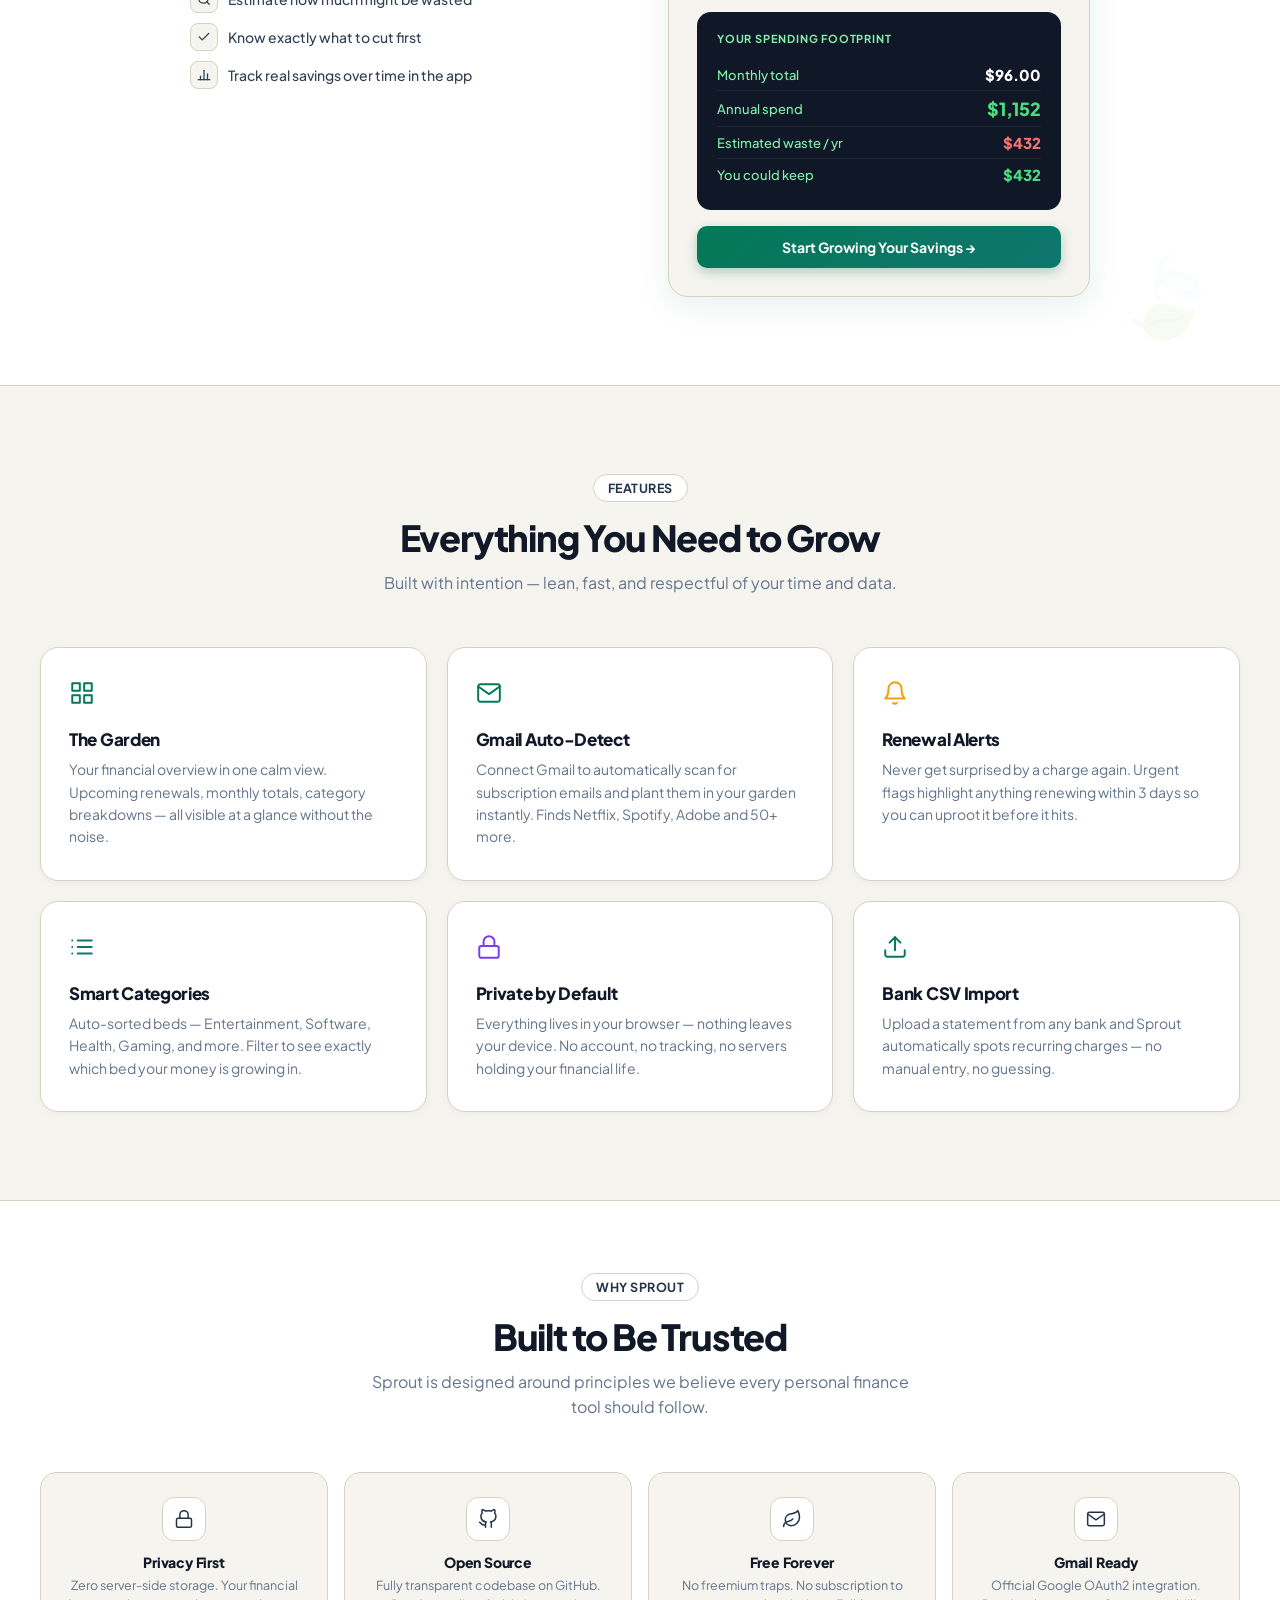
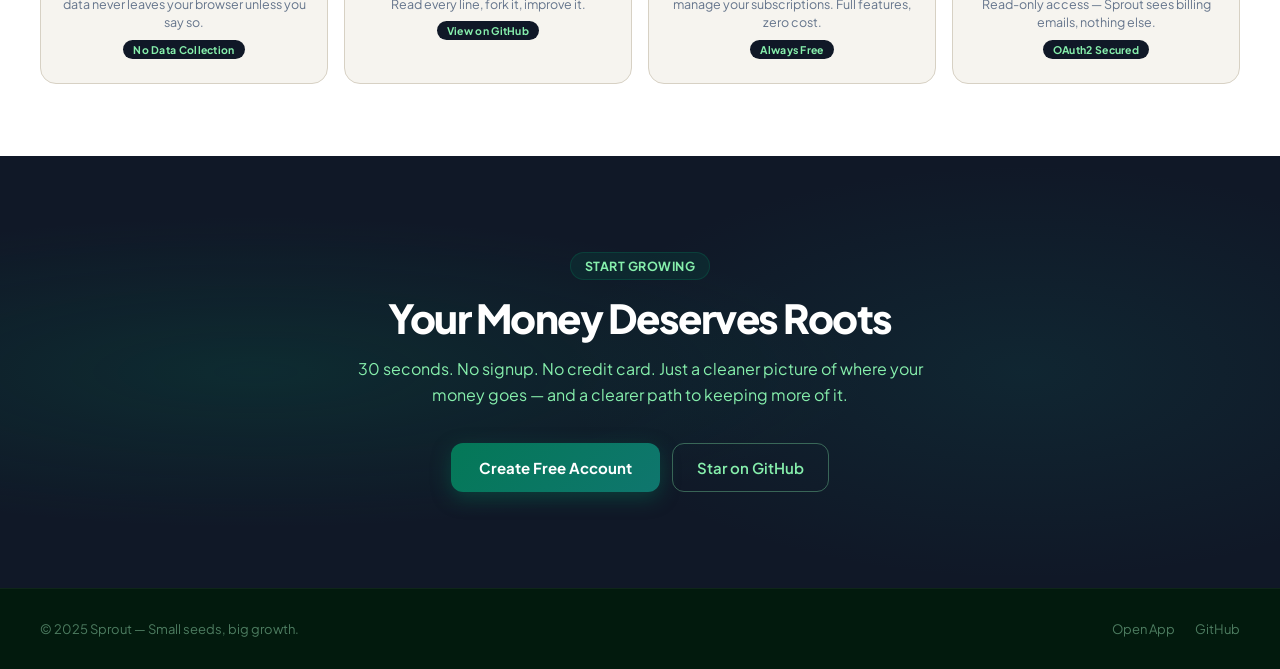
==== commit 9f5459ff: "Polish premium UI theme" ====
--- a/index.html
+++ b/index.html
@@ -7,7 +7,7 @@
     <meta name="description" content="The mindful way to manage your money. Track subscriptions, bills, budgets, and savings goals — beautifully.">
     <link rel="icon" type="image/svg+xml" href="favicon.svg">
     <link rel="apple-touch-icon" href="sprout-logo.png">
-    <meta name="theme-color" content="#052e16">
+    <meta name="theme-color" content="#101827">
     <link rel="stylesheet" href="css/landing.css">
 </head>
 <body>
@@ -31,7 +31,7 @@
             <a href="#features">Features</a>
             <a href="#trust">Why Sprout</a>
         </div>
-        <a href="app.html" class="land-nav-cta">Open App →</a>
+        <a href="sign-up.html" class="land-nav-cta">Open App →</a>
     </div>
 </nav>
 
@@ -114,7 +114,7 @@
 <!-- ─── WAVE DIVIDER ─── -->
 <div class="wave-top">
     <svg viewBox="0 0 1440 80" xmlns="http://www.w3.org/2000/svg" preserveAspectRatio="none">
-        <path d="M0,40 C180,80 360,0 540,40 C720,80 900,0 1080,40 C1260,80 1440,20 1440,40 L1440,80 L0,80 Z" fill="#f0fdf4"/>
+        <path d="M0,40 C180,80 360,0 540,40 C720,80 900,0 1080,40 C1260,80 1440,20 1440,40 L1440,80 L0,80 Z" fill="#f6f4ef"/>
     </svg>
 </div>
 
@@ -226,12 +226,12 @@
 
     <div class="features-grid">
         <div class="feature-card">
-            <svg class="feature-icon-svg" viewBox="0 0 24 24" fill="none" stroke="#16a34a" stroke-width="1.8" stroke-linecap="round" stroke-linejoin="round"><rect x="3" y="3" width="7" height="7"/><rect x="14" y="3" width="7" height="7"/><rect x="14" y="14" width="7" height="7"/><rect x="3" y="14" width="7" height="7"/></svg>
+            <svg class="feature-icon-svg" viewBox="0 0 24 24" fill="none" stroke="#047857" stroke-width="1.8" stroke-linecap="round" stroke-linejoin="round"><rect x="3" y="3" width="7" height="7"/><rect x="14" y="3" width="7" height="7"/><rect x="14" y="14" width="7" height="7"/><rect x="3" y="14" width="7" height="7"/></svg>
             <h3>The Garden</h3>
             <p>Your financial overview in one calm view. Upcoming renewals, monthly totals, category breakdowns — all visible at a glance without the noise.</p>
         </div>
         <div class="feature-card">
-            <svg class="feature-icon-svg" viewBox="0 0 24 24" fill="none" stroke="#16a34a" stroke-width="1.8" stroke-linecap="round" stroke-linejoin="round"><path d="M4 4h16c1.1 0 2 .9 2 2v12c0 1.1-.9 2-2 2H4c-1.1 0-2-.9-2-2V6c0-1.1.9-2 2-2z"/><polyline points="22,6 12,13 2,6"/></svg>
+            <svg class="feature-icon-svg" viewBox="0 0 24 24" fill="none" stroke="#047857" stroke-width="1.8" stroke-linecap="round" stroke-linejoin="round"><path d="M4 4h16c1.1 0 2 .9 2 2v12c0 1.1-.9 2-2 2H4c-1.1 0-2-.9-2-2V6c0-1.1.9-2 2-2z"/><polyline points="22,6 12,13 2,6"/></svg>
             <h3>Gmail Auto-Detect</h3>
             <p>Connect Gmail to automatically scan for subscription emails and plant them in your garden instantly. Finds Netflix, Spotify, Adobe and 50+ more.</p>
         </div>
@@ -241,7 +241,7 @@
             <p>Never get surprised by a charge again. Urgent flags highlight anything renewing within 3 days so you can uproot it before it hits.</p>
         </div>
         <div class="feature-card">
-            <svg class="feature-icon-svg" viewBox="0 0 24 24" fill="none" stroke="#0d9488" stroke-width="1.8" stroke-linecap="round" stroke-linejoin="round"><line x1="8" y1="6" x2="21" y2="6"/><line x1="8" y1="12" x2="21" y2="12"/><line x1="8" y1="18" x2="21" y2="18"/><line x1="3" y1="6" x2="3.01" y2="6"/><line x1="3" y1="12" x2="3.01" y2="12"/><line x1="3" y1="18" x2="3.01" y2="18"/></svg>
+            <svg class="feature-icon-svg" viewBox="0 0 24 24" fill="none" stroke="#0f766e" stroke-width="1.8" stroke-linecap="round" stroke-linejoin="round"><line x1="8" y1="6" x2="21" y2="6"/><line x1="8" y1="12" x2="21" y2="12"/><line x1="8" y1="18" x2="21" y2="18"/><line x1="3" y1="6" x2="3.01" y2="6"/><line x1="3" y1="12" x2="3.01" y2="12"/><line x1="3" y1="18" x2="3.01" y2="18"/></svg>
             <h3>Smart Categories</h3>
             <p>Auto-sorted beds — Entertainment, Software, Health, Gaming, and more. Filter to see exactly which bed your money is growing in.</p>
         </div>
@@ -251,7 +251,7 @@
             <p>Everything lives in your browser — nothing leaves your device. No account, no tracking, no servers holding your financial life.</p>
         </div>
         <div class="feature-card">
-            <svg class="feature-icon-svg" viewBox="0 0 24 24" fill="none" stroke="#16a34a" stroke-width="1.8" stroke-linecap="round" stroke-linejoin="round"><path d="M21 15v4a2 2 0 0 1-2 2H5a2 2 0 0 1-2-2v-4"/><polyline points="17 8 12 3 7 8"/><line x1="12" y1="3" x2="12" y2="15"/></svg>
+            <svg class="feature-icon-svg" viewBox="0 0 24 24" fill="none" stroke="#047857" stroke-width="1.8" stroke-linecap="round" stroke-linejoin="round"><path d="M21 15v4a2 2 0 0 1-2 2H5a2 2 0 0 1-2-2v-4"/><polyline points="17 8 12 3 7 8"/><line x1="12" y1="3" x2="12" y2="15"/></svg>
             <h3>Bank CSV Import</h3>
             <p>Upload a statement from any bank and Sprout automatically spots recurring charges — no manual entry, no guessing.</p>
         </div>
--- a/css/landing.css
+++ b/css/landing.css
@@ -9,27 +9,26 @@
 ───────────────────────────────────────── */
 
 :root {
-    --forest:       #052e16;
-    --forest-mid:   #14532d;
-    --forest-light: #166534;
-    --green:        #16a34a;
-    --green-mid:    #22c55e;
-    --teal:         #0d9488;
+    --forest:       #101827;
+    --forest-mid:   #162235;
+    --forest-light: #24324a;
+    --green:        #047857;
+    --green-mid:    #10b981;
+    --teal:         #0f766e;
     --teal-light:   #ccfbf1;
-    --sage:         #4d7c60;
-    --mint:         #d1fae5;
-    --lime:         #ecfdf5;
-    --amber:        #f59e0b;
-    --amber-light:  #fef3c7;
-    --earth:        #78350f;
-    --stone:        #f5f5f4;
+    --sage:         #64748b;
+    --mint:         #e8e2d6;
+    --lime:         #f6f4ef;
+    --amber:        #c6922e;
+    --amber-light:  #fff4d6;
+    --earth:        #7c5d1d;
+    --stone:        #f6f4ef;
     --white:        #ffffff;
-    --text:         #052e16;
-    --text-2:       #166534;
-    --muted:        #6b7280;
-    --border:       #bbf7d0;
-}
-
+    --text:         #111827;
+    --text-2:       #334155;
+    --muted:        #64748b;
+    --border:       #d7d1c4;
+}
 * { margin: 0; padding: 0; box-sizing: border-box; }
 
 html { scroll-behavior: smooth; }
@@ -49,7 +48,7 @@
     position: fixed;
     top: 0; left: 0; right: 0;
     z-index: 100;
-    background: rgba(5,46,22,0.92);
+    background: rgba(16,24,39,0.92);
     backdrop-filter: blur(12px);
     -webkit-backdrop-filter: blur(12px);
     border-bottom: 1px solid rgba(255,255,255,0.06);
@@ -83,7 +82,7 @@
     align-items: center;
     justify-content: center;
     font-size: 18px;
-    box-shadow: 0 4px 12px rgba(22,163,74,0.4);
+    box-shadow: 0 4px 12px rgba(4,120,87,0.4);
 }
 
 .land-logo span {
@@ -121,12 +120,12 @@
     cursor: pointer;
     text-decoration: none;
     white-space: nowrap;
-    box-shadow: 0 4px 12px rgba(22,163,74,0.35);
+    box-shadow: 0 4px 12px rgba(4,120,87,0.35);
     transition: opacity 0.15s, box-shadow 0.15s;
     margin-left: auto;
 }
 
-.land-nav-cta:hover { opacity: 0.9; box-shadow: 0 6px 18px rgba(22,163,74,0.45); }
+.land-nav-cta:hover { opacity: 0.9; box-shadow: 0 6px 18px rgba(4,120,87,0.45); }
 
 /* ════════════════════════════════════
    HERO
@@ -135,9 +134,9 @@
     min-height: 100vh;
     background: var(--forest);
     background-image:
-        radial-gradient(ellipse 80% 60% at 20% -10%, rgba(22,163,74,0.22) 0%, transparent 60%),
-        radial-gradient(ellipse 60% 50% at 80% 110%, rgba(13,148,136,0.18) 0%, transparent 60%),
-        radial-gradient(ellipse 40% 40% at 60% 30%, rgba(34,197,94,0.08) 0%, transparent 50%);
+        radial-gradient(ellipse 80% 60% at 20% -10%, rgba(4,120,87,0.22) 0%, transparent 60%),
+        radial-gradient(ellipse 60% 50% at 80% 110%, rgba(15,118,110,0.18) 0%, transparent 60%),
+        radial-gradient(ellipse 40% 40% at 60% 30%, rgba(16,185,129,0.08) 0%, transparent 50%);
     position: relative;
     overflow: hidden;
     display: flex;
@@ -220,8 +219,8 @@
     display: inline-flex;
     align-items: center;
     gap: 6px;
-    background: rgba(22,163,74,0.18);
-    border: 1px solid rgba(22,163,74,0.3);
+    background: rgba(4,120,87,0.18);
+    border: 1px solid rgba(4,120,87,0.3);
     color: #86efac;
     padding: 5px 14px;
     border-radius: 99px;
@@ -273,7 +272,7 @@
     font-weight: 700;
     cursor: pointer;
     text-decoration: none;
-    box-shadow: 0 6px 20px rgba(22,163,74,0.4);
+    box-shadow: 0 6px 20px rgba(4,120,87,0.4);
     transition: transform 0.2s, box-shadow 0.2s;
     display: inline-flex;
     align-items: center;
@@ -282,7 +281,7 @@
 
 .btn-hero-primary:hover {
     transform: translateY(-2px);
-    box-shadow: 0 10px 28px rgba(22,163,74,0.5);
+    box-shadow: 0 10px 28px rgba(4,120,87,0.5);
 }
 
 .btn-hero-ghost {
@@ -351,7 +350,7 @@
     gap: 6px;
     margin-bottom: 16px;
     padding-bottom: 12px;
-    border-bottom: 1px solid #f0fdf4;
+    border-bottom: 1px solid #f6f4ef;
 }
 
 .preview-dot {
@@ -361,7 +360,7 @@
 
 .preview-dot.red    { background: #ef4444; }
 .preview-dot.amber  { background: #f59e0b; }
-.preview-dot.green  { background: #22c55e; }
+.preview-dot.green  { background: #10b981; }
 
 .preview-header span {
     font-size: 12px;
@@ -378,11 +377,11 @@
 }
 
 .preview-stat {
-    background: #f0fdf4;
+    background: #f6f4ef;
     border-radius: 10px;
     padding: 10px 8px;
     text-align: center;
-    border: 1px solid #d1fae5;
+    border: 1px solid #e8e2d6;
 }
 
 .preview-stat.highlight {
@@ -393,7 +392,7 @@
 .preview-stat-val {
     font-size: 15px;
     font-weight: 800;
-    color: #052e16;
+    color: #101827;
     letter-spacing: -0.5px;
 }
 
@@ -421,20 +420,20 @@
     padding: 8px 10px;
     background: #fafafa;
     border-radius: 9px;
-    border: 1px solid #f0fdf4;
+    border: 1px solid #f6f4ef;
 }
 
 .preview-item-name {
     flex: 1;
     font-size: 12.5px;
     font-weight: 600;
-    color: #052e16;
+    color: #101827;
 }
 
 .preview-item-cost {
     font-size: 12px;
     font-weight: 700;
-    color: #166534;
+    color: #334155;
 }
 
 .preview-pill {
@@ -446,7 +445,7 @@
 
 .preview-pill.urgent { background: #fff7ed; color: #c2410c; }
 .preview-pill.soon   { background: #fef3c7; color: #b45309; }
-.preview-pill.ok     { background: #dcfce7; color: #15803d; }
+.preview-pill.ok     { background: #dcfce7; color: #065f46; }
 
 /* ════════════════════════════════════
    WAVE DIVIDER
@@ -484,19 +483,38 @@
     background: white;
     border-radius: 16px;
     border: 1px solid var(--border);
-    box-shadow: 0 2px 8px rgba(22,163,74,0.06);
+    box-shadow: 0 2px 8px rgba(4,120,87,0.06);
     transition: transform 0.2s, box-shadow 0.2s;
 }
 
 .metric-card:hover {
     transform: translateY(-3px);
-    box-shadow: 0 8px 20px rgba(22,163,74,0.12);
+    box-shadow: 0 8px 20px rgba(4,120,87,0.12);
 }
 
 .metric-icon {
     font-size: 32px;
     margin-bottom: 10px;
     display: block;
+}
+
+.metric-icon-svg {
+    width: 40px;
+    height: 40px;
+    background: var(--lime);
+    border: 1.5px solid var(--border);
+    border-radius: 12px;
+    display: flex;
+    align-items: center;
+    justify-content: center;
+    margin: 0 auto 14px;
+    color: var(--forest-light);
+}
+
+.metric-icon-svg svg {
+    width: 18px;
+    height: 18px;
+    flex-shrink: 0;
 }
 
 .metric-val {
@@ -619,7 +637,7 @@
     border: 1.5px solid var(--border);
     border-radius: 20px;
     padding: 28px;
-    box-shadow: 0 8px 32px rgba(22,163,74,0.1);
+    box-shadow: 0 8px 32px rgba(4,120,87,0.1);
 }
 
 .calc-card-title {
@@ -664,8 +682,8 @@
         to right,
         var(--green) 0%,
         var(--green) var(--val, 40%),
-        #d1fae5 var(--val, 40%),
-        #d1fae5 100%
+        #e8e2d6 var(--val, 40%),
+        #e8e2d6 100%
     );
     outline: none;
     cursor: pointer;
@@ -677,7 +695,7 @@
     width: 20px; height: 20px;
     border-radius: 50%;
     background: var(--green);
-    box-shadow: 0 2px 8px rgba(22,163,74,0.4);
+    box-shadow: 0 2px 8px rgba(4,120,87,0.4);
     border: 2px solid white;
     cursor: pointer;
     transition: transform 0.15s;
@@ -732,7 +750,7 @@
     font-size: 14px;
     font-weight: 700;
     text-decoration: none;
-    box-shadow: 0 4px 12px rgba(22,163,74,0.3);
+    box-shadow: 0 4px 12px rgba(4,120,87,0.3);
     transition: opacity 0.15s;
 }
 
@@ -796,37 +814,23 @@
 .feature-card {
     background: white;
     border-radius: 18px;
-    padding: 28px;
+    padding: 32px 28px;
     border: 1px solid var(--border);
-    box-shadow: 0 2px 8px rgba(22,163,74,0.06);
+    box-shadow: 0 2px 8px rgba(4,120,87,0.05);
     transition: transform 0.2s, box-shadow 0.2s;
-    position: relative;
-    overflow: hidden;
-}
-
-.feature-card::before {
-    content: '';
-    position: absolute;
-    top: 0; left: 0; right: 0;
-    height: 3px;
-    background: linear-gradient(90deg, var(--green), var(--teal));
 }
 
 .feature-card:hover {
-    transform: translateY(-4px);
-    box-shadow: 0 12px 32px rgba(22,163,74,0.14);
-}
-
-.feature-icon {
-    width: 52px; height: 52px;
-    background: var(--lime);
-    border-radius: 14px;
-    display: flex;
-    align-items: center;
-    justify-content: center;
-    font-size: 26px;
-    margin-bottom: 16px;
-    border: 1.5px solid var(--border);
+    transform: translateY(-3px);
+    box-shadow: 0 10px 28px rgba(4,120,87,0.12);
+}
+
+svg.feature-icon-svg {
+    width: 26px;
+    height: 26px;
+    display: block;
+    margin-bottom: 22px;
+    flex-shrink: 0;
 }
 
 .feature-card h3 {
@@ -874,13 +878,30 @@
 
 .trust-badge:hover {
     transform: translateY(-3px);
-    box-shadow: 0 8px 24px rgba(22,163,74,0.12);
+    box-shadow: 0 8px 24px rgba(4,120,87,0.12);
 }
 
 .trust-badge-icon {
     font-size: 36px;
     display: block;
     margin-bottom: 10px;
+}
+
+.trust-badge-icon-svg {
+    width: 44px; height: 44px;
+    background: white;
+    border-radius: 12px;
+    display: flex;
+    align-items: center;
+    justify-content: center;
+    margin: 0 auto 12px;
+    border: 1.5px solid var(--border);
+    color: var(--forest-light);
+}
+
+.trust-badge-icon-svg svg {
+    width: 20px;
+    height: 20px;
 }
 
 .trust-badge h4 {
@@ -917,8 +938,8 @@
 .land-cta-final {
     background: var(--forest);
     background-image:
-        radial-gradient(ellipse 80% 60% at 20% 50%, rgba(22,163,74,0.2) 0%, transparent 60%),
-        radial-gradient(ellipse 60% 80% at 80% 50%, rgba(13,148,136,0.15) 0%, transparent 60%);
+        radial-gradient(ellipse 80% 60% at 20% 50%, rgba(4,120,87,0.2) 0%, transparent 60%),
+        radial-gradient(ellipse 60% 80% at 80% 50%, rgba(15,118,110,0.15) 0%, transparent 60%);
     padding: 96px 32px;
     text-align: center;
     position: relative;
@@ -937,8 +958,8 @@
 }
 
 .cta-final-inner .section-badge {
-    background: rgba(22,163,74,0.15);
-    border-color: rgba(22,163,74,0.3);
+    background: rgba(4,120,87,0.15);
+    border-color: rgba(4,120,87,0.3);
     color: #86efac;
 }
 
